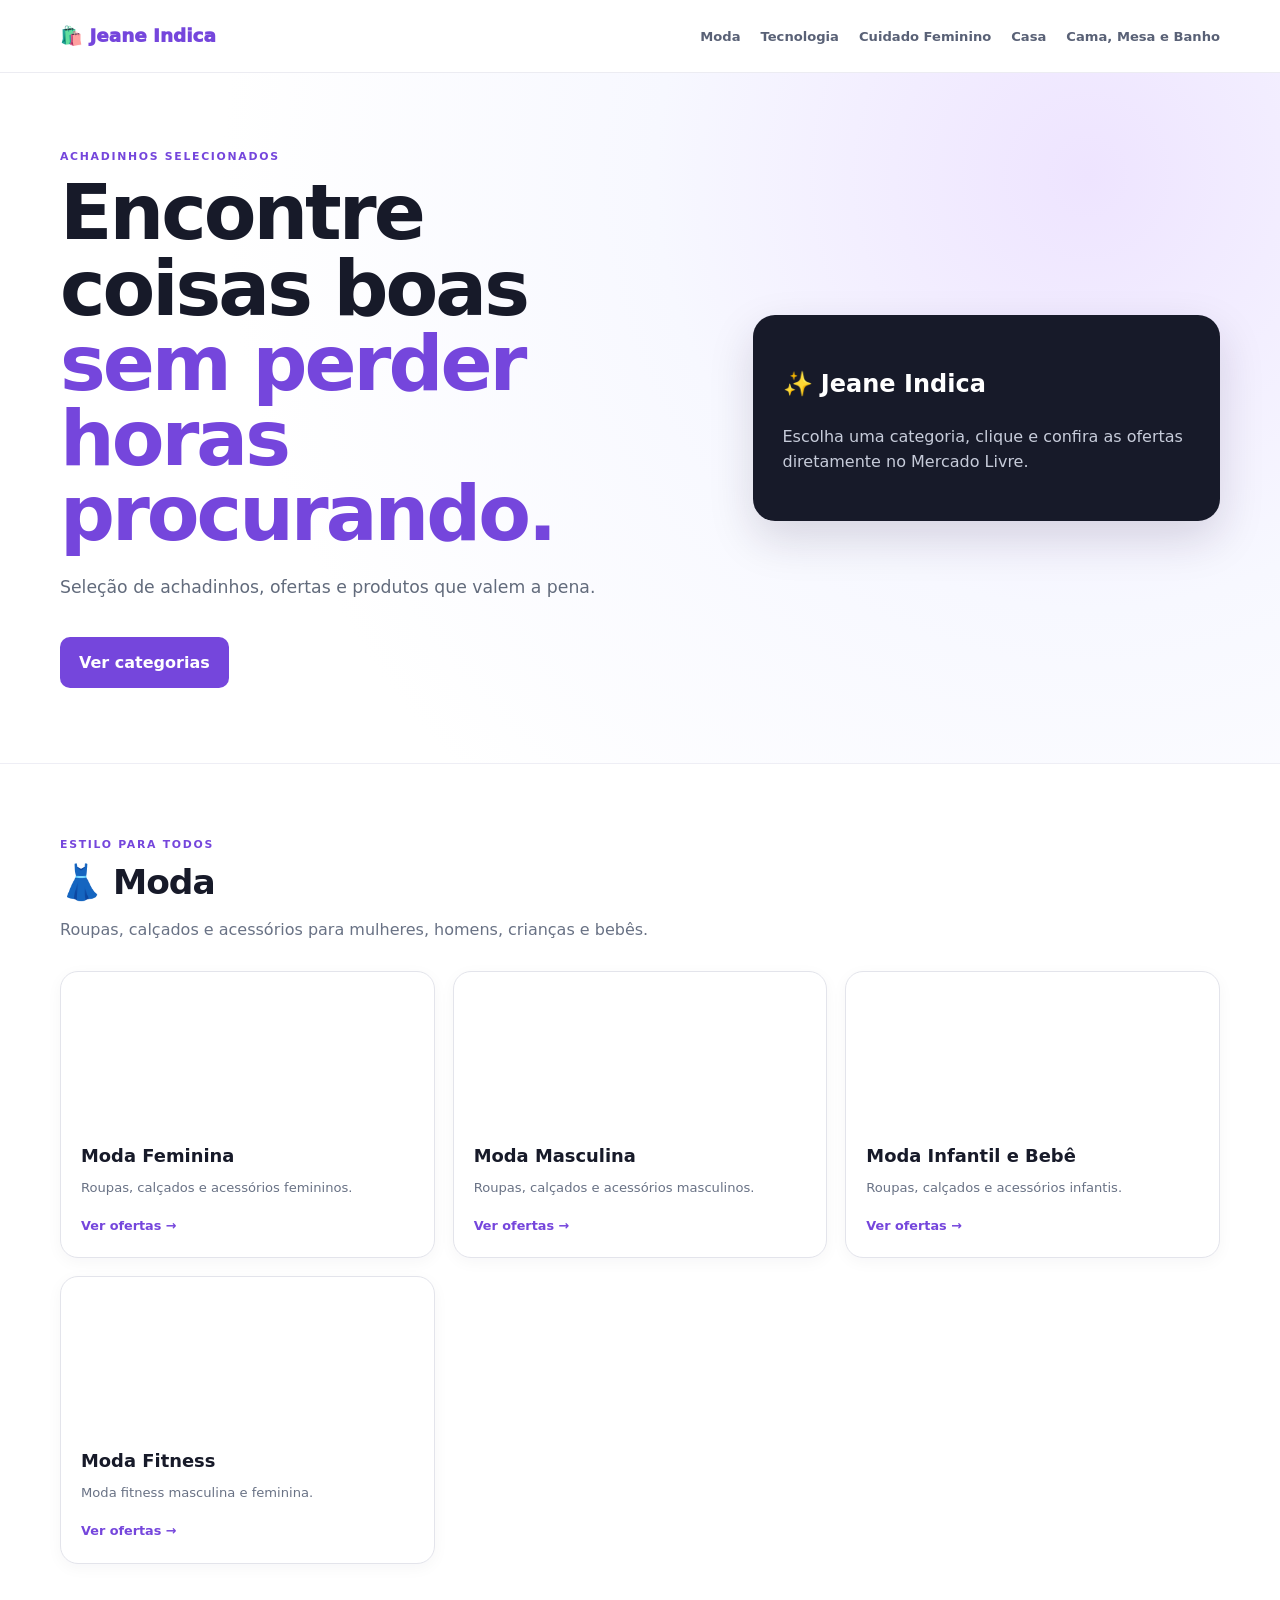
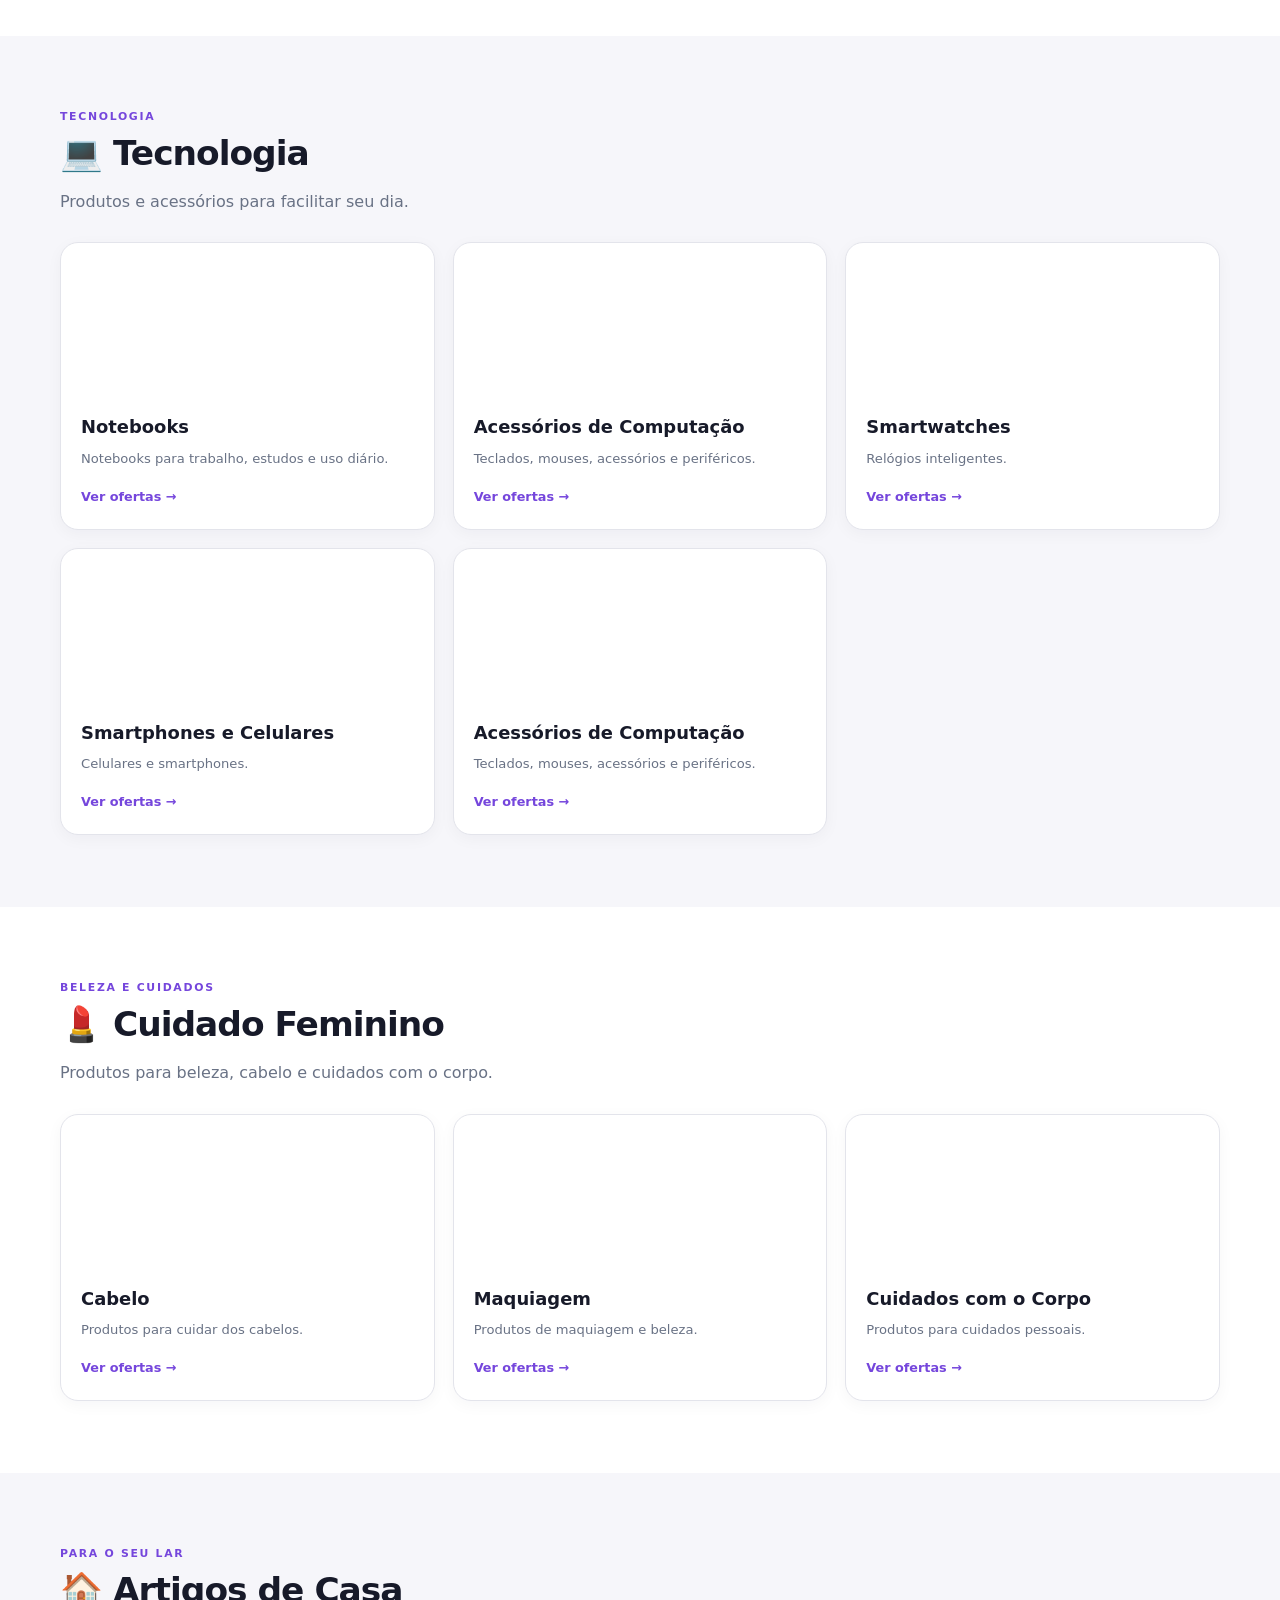
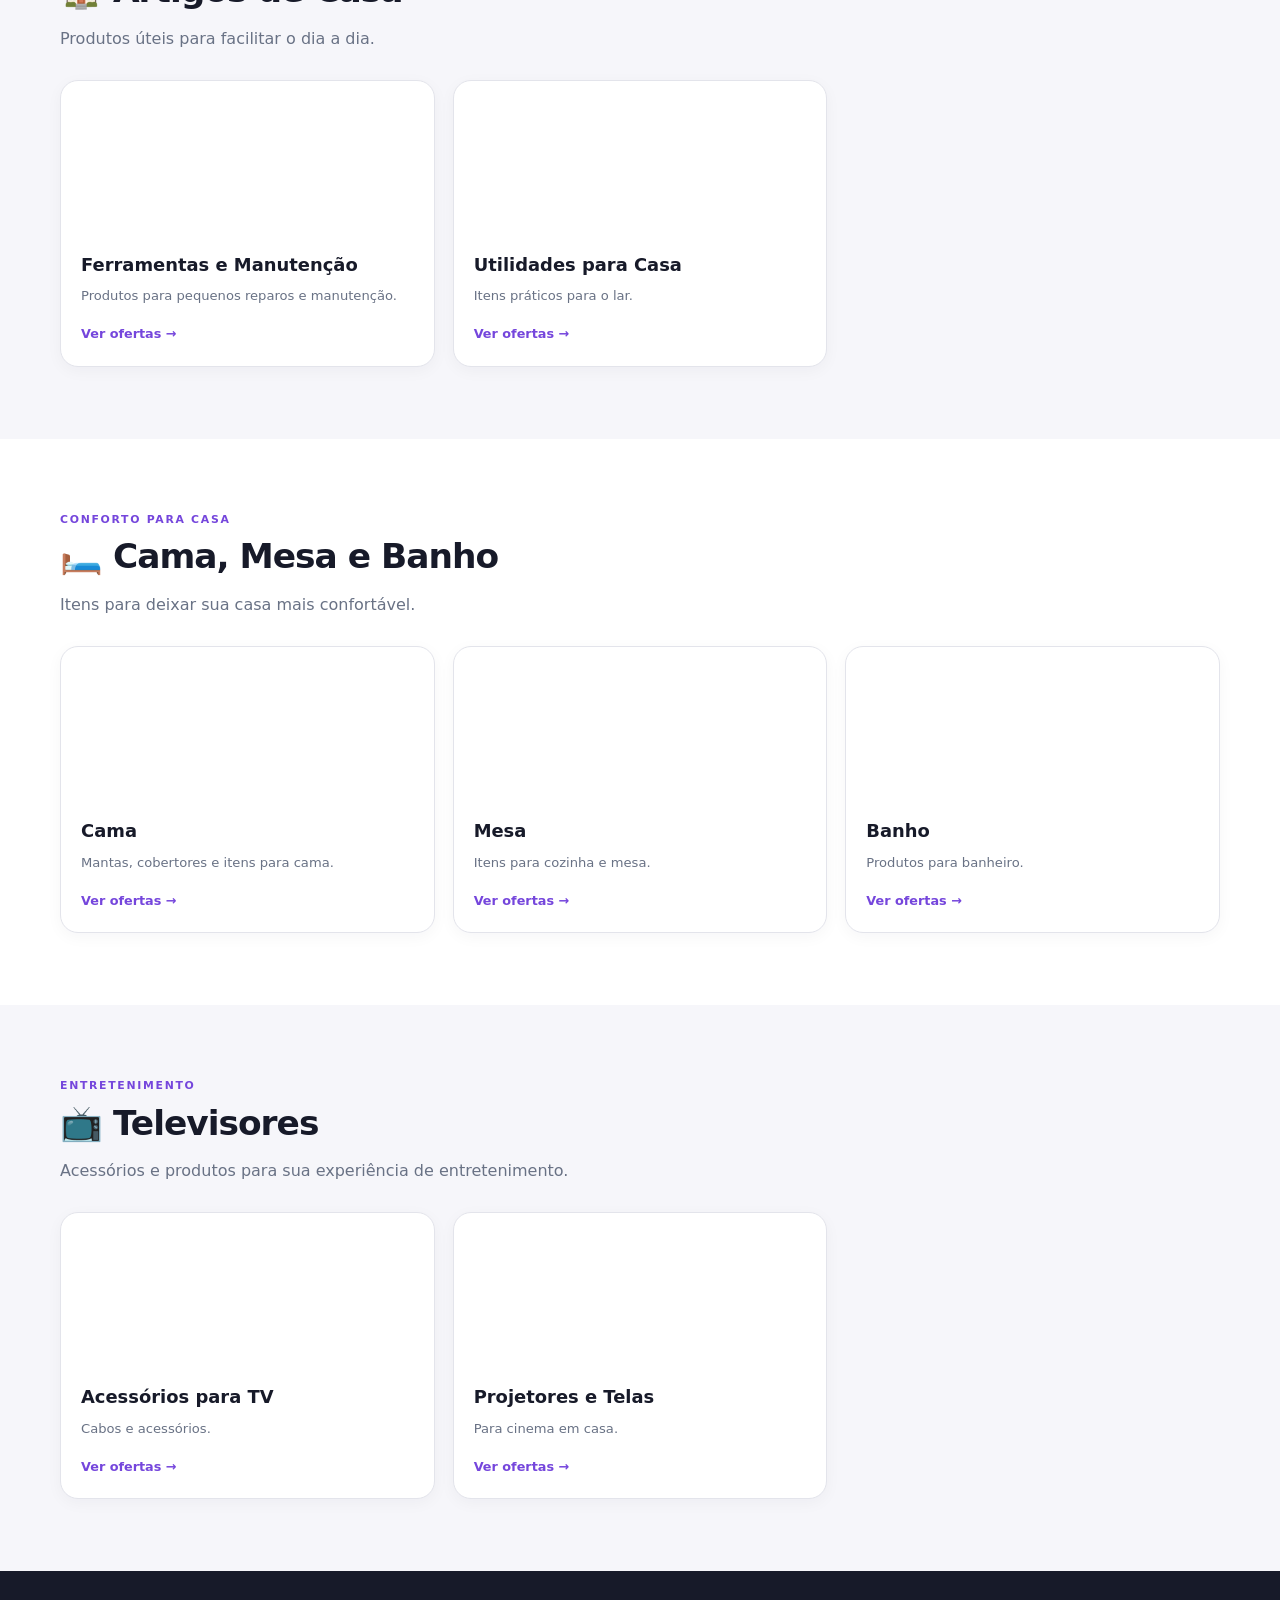
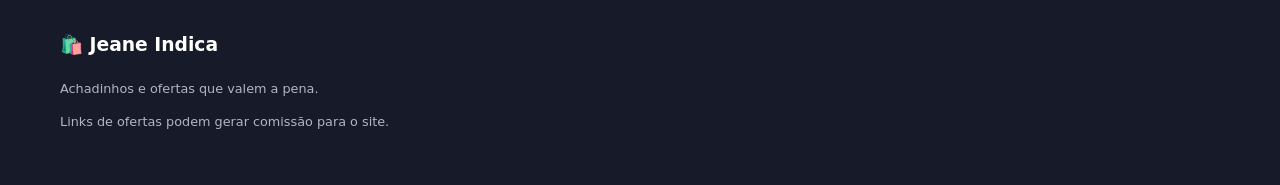
==== index.html @ 555c0d47 "Add beauty and care section to index.html" ====
<!DOCTYPE html><html lang="pt-BR"><head><meta charset="UTF-8"><meta name="viewport" content="width=device-width,initial-scale=1.0"><title>Jeane Indica | Achadinhos e ofertas que valem a pena</title><meta name="description" content="Jeane Indica — achadinhos e ofertas de moda, tecnologia, beleza, casa e muito mais."><link rel="stylesheet" href="style.css"></head><body><header><div class="container header"><div class="logo">🛍️ <span>Jeane Indica</span></div><nav><a href="#moda">Moda</a><a href="#tecnologia">Tecnologia</a><a href="#cuidado">Cuidado Feminino</a><a href="#casa">Casa</a><a href="#cama">Cama, Mesa e Banho</a></nav></div></header><section class="hero"><div class="container hero-content"><div><p class="eyebrow">ACHADINHOS SELECIONADOS</p><h1>Encontre coisas boas <em>sem perder horas procurando.</em></h1><p class="lead">Seleção de achadinhos, ofertas e produtos que valem a pena.</p><a href="#categorias" class="btn">Ver categorias</a></div><div class="hero-card"><h2>✨ Jeane Indica</h2><p>Escolha uma categoria, clique e confira as ofertas diretamente no Mercado Livre.</p></div></div></section><main id="categorias">

<section class="section" id="moda"><div class="container"><div class="section-title"><p class="eyebrow">ESTILO PARA TODOS</p><h2>👗 Moda</h2><p>Roupas, calçados e acessórios para mulheres, homens, crianças e bebês.</p></div><div class="cards"><a class="card" href="https://meli.la/1t6yu6x" target="_blank" rel="nofollow sponsored"><div class="card-image moda-feminina"></div><div class="card-content"><h3>Moda Feminina</h3><p>Roupas, calçados e acessórios femininos.</p><span>Ver ofertas →</span></div></a><a class="card" href="#" target="_blank" rel="nofollow sponsored"><div class="card-image moda-masculina"></div><div class="card-content"><h3>Moda Masculina</h3><p>Roupas, calçados e acessórios masculinos.</p><span>Ver ofertas →</span></div></a><a class="card" href="https://meli.la/197Psow" target="_blank" rel="nofollow sponsored"><div class="card-image moda-infantil"></div><div class="card-content"><h3>Moda Infantil e Bebê</h3><p>Roupas, calçados e acessórios infantis.</p><span>Ver ofertas →</span></div></a><a class="card" href="https://meli.la/2atr9E5" target="_blank" rel="nofollow sponsored"><div class="card-image fitness"></div><div class="card-content"><h3>Moda Fitness</h3><p>Moda fitness masculina e feminina.</p><span>Ver ofertas →</span></div></a></div></div></section>

<section class="section alt" id="tecnologia"><div class="container"><div class="section-title"><p class="eyebrow">TECNOLOGIA</p><h2>💻 Tecnologia</h2><p>Produtos e acessórios para facilitar seu dia.</p></div><div class="cards">

  
<a class="card" href="https://meli.la/26YNUp7" target="_blank" rel="nofollow sponsored">
<div class="card-image notebook"></div>
<div class="card-content">
<h3>Notebooks</h3>
<p>Notebooks para trabalho, estudos e uso diário.</p>
<span>Ver ofertas →</span>
</div></a>

<a class="card" href="https://meli.la/1jJ49ky" target="_blank" rel="nofollow sponsored">
<div class="card-image acessorios-computacao"></div>
<div class="card-content">
<h3>Acessórios de Computação</h3>
<p>Teclados, mouses, acessórios e periféricos.</p>
<span>Ver ofertas →</span>
</div></a>
<a class="card" href="https://meli.la/2gqPPkF" target="_blank" rel="nofollow sponsored"><div class="card-image smartwatch"></div><div class="card-content"><h3>Smartwatches</h3><p>Relógios inteligentes.</p><span>Ver ofertas →</span></div></a>

<a class="card" href="https://meli.la/21gZoLk" target="_blank" rel="nofollow sponsored"><div class="card-image smartphone"></div><div class="card-content"><h3>Smartphones e Celulares</h3><p>Celulares e smartphones.</p><span>Ver ofertas →</span></div></a>

<a class="card" href="https://meli.la/1jJ49ky" target="_blank" rel="nofollow sponsored"><div class="card-image notebook"></div><div class="card-content"><h3>Acessórios de Computação</h3><p>Teclados, mouses, acessórios e periféricos.</p><span>Ver ofertas →</span></div></a>
  

</div></div></section>

<section class="section" id="cuidado"><div class="container"><div class="section-title"><p class="eyebrow">BELEZA E CUIDADOS</p><h2>💄 Cuidado Feminino</h2><p>Produtos para beleza, cabelo e cuidados com o corpo.</p></div><div class="cards"><a class="card" href="https://meli.la/1uKp9z7" target="_blank" rel="nofollow sponsored"><div class="card-image cabelo"></div><div class="card-content"><h3>Cabelo</h3><p>Produtos para cuidar dos cabelos.</p><span>Ver ofertas →</span></div></a><a class="card" href="#" target="_blank" rel="nofollow sponsored"><div class="card-image maquiagem"></div><div class="card-content"><h3>Maquiagem</h3><p>Produtos de maquiagem e beleza.</p><span>Ver ofertas →</span></div></a><a class="card" href="https://meli.la/2Xf3NVF" target="_blank" rel="nofollow sponsored"><div class="card-image corpo"></div><div class="card-content"><h3>Cuidados com o Corpo</h3><p>Produtos para cuidados pessoais.</p><span>Ver ofertas →</span></div></a></div></div></section>

<section class="section alt" id="casa"><div class="container"><div class="section-title"><p class="eyebrow">PARA O SEU LAR</p><h2>🏠 Artigos de Casa</h2><p>Produtos úteis para facilitar o dia a dia.</p></div><div class="cards"><a class="card" href="https://meli.la/24K1tyu" target="_blank" rel="nofollow sponsored"><div class="card-image ferramentas"></div><div class="card-content"><h3>Ferramentas e Manutenção</h3><p>Produtos para pequenos reparos e manutenção.</p><span>Ver ofertas →</span></div></a><a class="card" href="https://meli.la/2voSSbG" target="_blank" rel="nofollow sponsored"><div class="card-image casa-utilidades"></div><div class="card-content"><h3>Utilidades para Casa</h3><p>Itens práticos para o lar.</p><span>Ver ofertas →</span></div></a></div></div></section>

<section class="section" id="cama"><div class="container"><div class="section-title"><p class="eyebrow">CONFORTO PARA CASA</p><h2>🛏️ Cama, Mesa e Banho</h2><p>Itens para deixar sua casa mais confortável.</p></div><div class="cards"><a class="card" href="https://meli.la/1Z1YEkk" target="_blank" rel="nofollow sponsored"><div class="card-image cama"></div><div class="card-content"><h3>Cama</h3><p>Mantas, cobertores e itens para cama.</p><span>Ver ofertas →</span></div></a><a class="card" href="#" target="_blank" rel="nofollow sponsored"><div class="card-image mesa"></div><div class="card-content"><h3>Mesa</h3><p>Itens para cozinha e mesa.</p><span>Ver ofertas →</span></div></a><a class="card" href="#" target="_blank" rel="nofollow sponsored"><div class="card-image banho"></div><div class="card-content"><h3>Banho</h3><p>Produtos para banheiro.</p><span>Ver ofertas →</span></div></a></div></div></section>

<section class="section alt" id="televisores"><div class="container"><div class="section-title"><p class="eyebrow">ENTRETENIMENTO</p><h2>📺 Televisores</h2><p>Acessórios e produtos para sua experiência de entretenimento.</p></div><div class="cards"><a class="card" href="https://meli.la/1TrLa9v" target="_blank" rel="nofollow sponsored"><div class="card-image televisao"></div><div class="card-content"><h3>Acessórios para TV</h3><p>Cabos e acessórios.</p><span>Ver ofertas →</span></div></a><a class="card" href="https://meli.la/2FS92eo" target="_blank" rel="nofollow sponsored"><div class="card-image projetor"></div><div class="card-content"><h3>Projetores e Telas</h3><p>Para cinema em casa.</p><span>Ver ofertas →</span></div></a></div></div></section></main><footer><div class="container"><h3>🛍️ Jeane Indica</h3><p>Achadinhos e ofertas que valem a pena.</p><p>Links de ofertas podem gerar comissão para o site.</p></div></footer></body></html>
---- style.css ----
*{box-sizing:border-box}
html{scroll-behavior:smooth}
body{margin:0;font-family:Inter,system-ui,-apple-system,BlinkMacSystemFont,"Segoe UI",Arial,sans-serif;color:#171a29;line-height:1.6;background:#fff}
a{text-decoration:none;color:inherit}.container{width:min(1160px,92%);margin:auto}
header{background:rgba(255,255,255,.96);border-bottom:1px solid #ececf2;position:sticky;top:0;z-index:20;backdrop-filter:blur(10px)}
.header{min-height:72px;display:flex;align-items:center;justify-content:space-between;gap:20px}.logo{font-size:1.15rem;font-weight:950}.logo span{color:#7546dc}nav{display:flex;gap:20px}nav a{font-size:.82rem;font-weight:750;color:#596176}
.hero{padding:75px 0;background:radial-gradient(circle at 85% 15%,#eee4ff 0,#f7f8ff 35%,#fff 70%);border-bottom:1px solid #eeeef5}.hero-content{display:grid;grid-template-columns:1.15fr .85fr;gap:60px;align-items:center}
.eyebrow{font-size:.68rem;letter-spacing:1.7px;font-weight:900;color:#7546dc;margin:0 0 10px}.hero h1{font-size:clamp(2.7rem,6vw,5rem);line-height:.98;letter-spacing:-3px;margin:0 0 22px}.hero h1 em{font-style:normal;color:#7546dc}.lead{font-size:1.08rem;color:#626b7c;max-width:650px}.btn{display:inline-block;background:#7546dc;color:#fff;padding:13px 19px;border-radius:10px;font-weight:850;margin-top:18px}.hero-card{background:#171a29;color:#fff;padding:30px;border-radius:22px;box-shadow:0 18px 45px rgba(31,23,55,.15)}.hero-card p{color:#c7ccda}
.section{padding:72px 0}.section.alt{background:#f6f6fa}.section-title{margin-bottom:28px}.section-title h2{font-size:2.15rem;line-height:1.1;margin:0 0 8px;letter-spacing:-1px}.section-title p:not(.eyebrow){color:#697285}
.cards{display:grid;grid-template-columns:repeat(3,1fr);gap:18px}.card{background:#fff;border:1px solid #e3e4eb;border-radius:18px;overflow:hidden;transition:.2s;box-shadow:0 4px 16px rgba(25,25,45,.04)}.card:hover{transform:translateY(-4px);box-shadow:0 12px 30px rgba(68,39,120,.12)}.card-image{height:150px;background-size:cover;background-position:center}.card-content{padding:20px}.card-content h3{margin:0 0 6px;font-size:1.12rem}.card-content p{margin:0 0 14px;font-size:.82rem;color:#697285}.card-content span{font-size:.8rem;font-weight:900;color:#7546dc}
/* IMAGENS CORRIGIDAS */
.moda-feminina{background-image:url("https://images.unsplash.com/photo-1483985988355-763728e1935b?auto=format&fit=crop&w=900&q=80")}.moda-masculina{background-image:url("https://images.unsplash.com/photo-1516826957135-700dedea698c?auto=format&fit=crop&w=900&q=80")}.moda-infantil{background-image:url("https://images.unsplash.com/photo-1519689680058-324335c77eba?auto=format&fit=crop&w=900&q=80")}.fitness{background-image:url("https://images.unsplash.com/photo-1517836357463-d25dfeac3438?auto=format&fit=crop&w=900&q=80")}
.notebook{background-image:url("https://images.unsplash.com/photo-1496181133206-80ce9b88a853?auto=format&fit=crop&w=900&q=80")}
.acessorios-computacao{background-image:url("https://images.unsplash.com/photo-1527864550417-7fd91fc51a2d?auto=format&fit=crop&w=900&q=80")}
.smartwatch{background-image:url("https://images.unsplash.com/photo-1523275335684-37898b6baf30?auto=format&fit=crop&w=900&q=80")}.smartphone{background-image:url("https://images.unsplash.com/photo-1511707171634-5f897ff02aa9?auto=format&fit=crop&w=900&q=80")}
.cabelo{background-image:url("https://images.unsplash.com/photo-1522337360788-8b13dee7a37e?auto=format&fit=crop&w=900&q=80")}.maquiagem{background-image:url("https://images.unsplash.com/photo-1596462502278-27bfdc403348?auto=format&fit=crop&w=900&q=80")}.corpo{background-image:url("https://images.unsplash.com/photo-1570172619644-dfd03ed5d881?auto=format&fit=crop&w=900&q=80")}
.ferramentas{background-image:url("https://images.unsplash.com/photo-1530124566582-a618bc2615dc?auto=format&fit=crop&w=900&q=80")}.casa-utilidades{background-image:url("https://images.unsplash.com/photo-1556912167-f556f1f39fdf?auto=format&fit=crop&w=900&q=80")}.cama{background-image:url("https://images.unsplash.com/photo-1618220179428-22790b461013?auto=format&fit=crop&w=900&q=80")}.mesa{background-image:url("https://images.unsplash.com/photo-1600489000022-c2086d79f9d4?auto=format&fit=crop&w=900&q=80")}.banho{background-image:url("https://images.unsplash.com/photo-1584622650111-993a426fbf0a?auto=format&fit=crop&w=900&q=80")}.televisao,.projetor{background-image:url("https://images.unsplash.com/photo-1593784991095-a205069470b6?auto=format&fit=crop&w=900&q=80")}
footer{background:#171a29;color:#fff;padding:40px 0}footer p{color:#aeb6c7;font-size:.8rem}
@media(max-width:900px){nav{display:none}.hero-content{grid-template-columns:1fr}.cards{grid-template-columns:1fr 1fr}}@media(max-width:600px){.hero{padding:55px 0}.hero h1{letter-spacing:-2px}.cards{grid-template-columns:1fr}.section{padding:55px 0}}
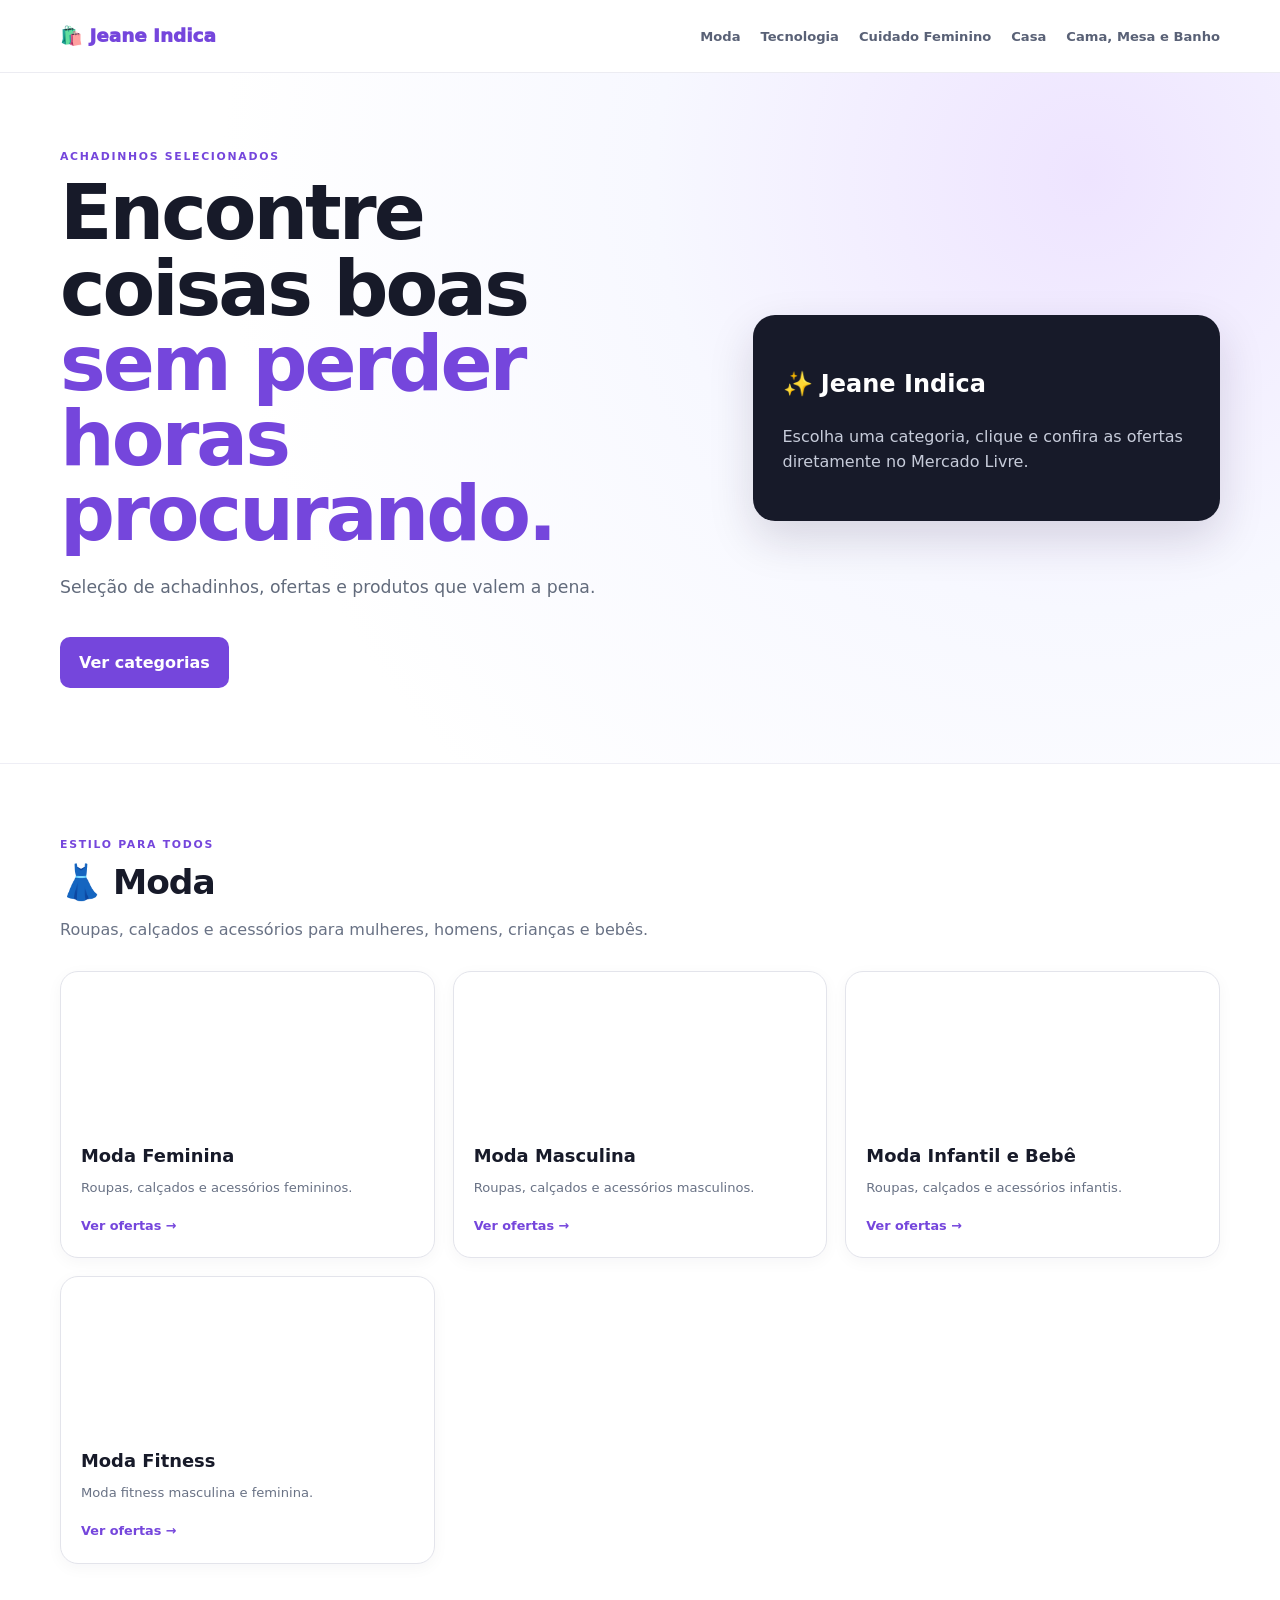
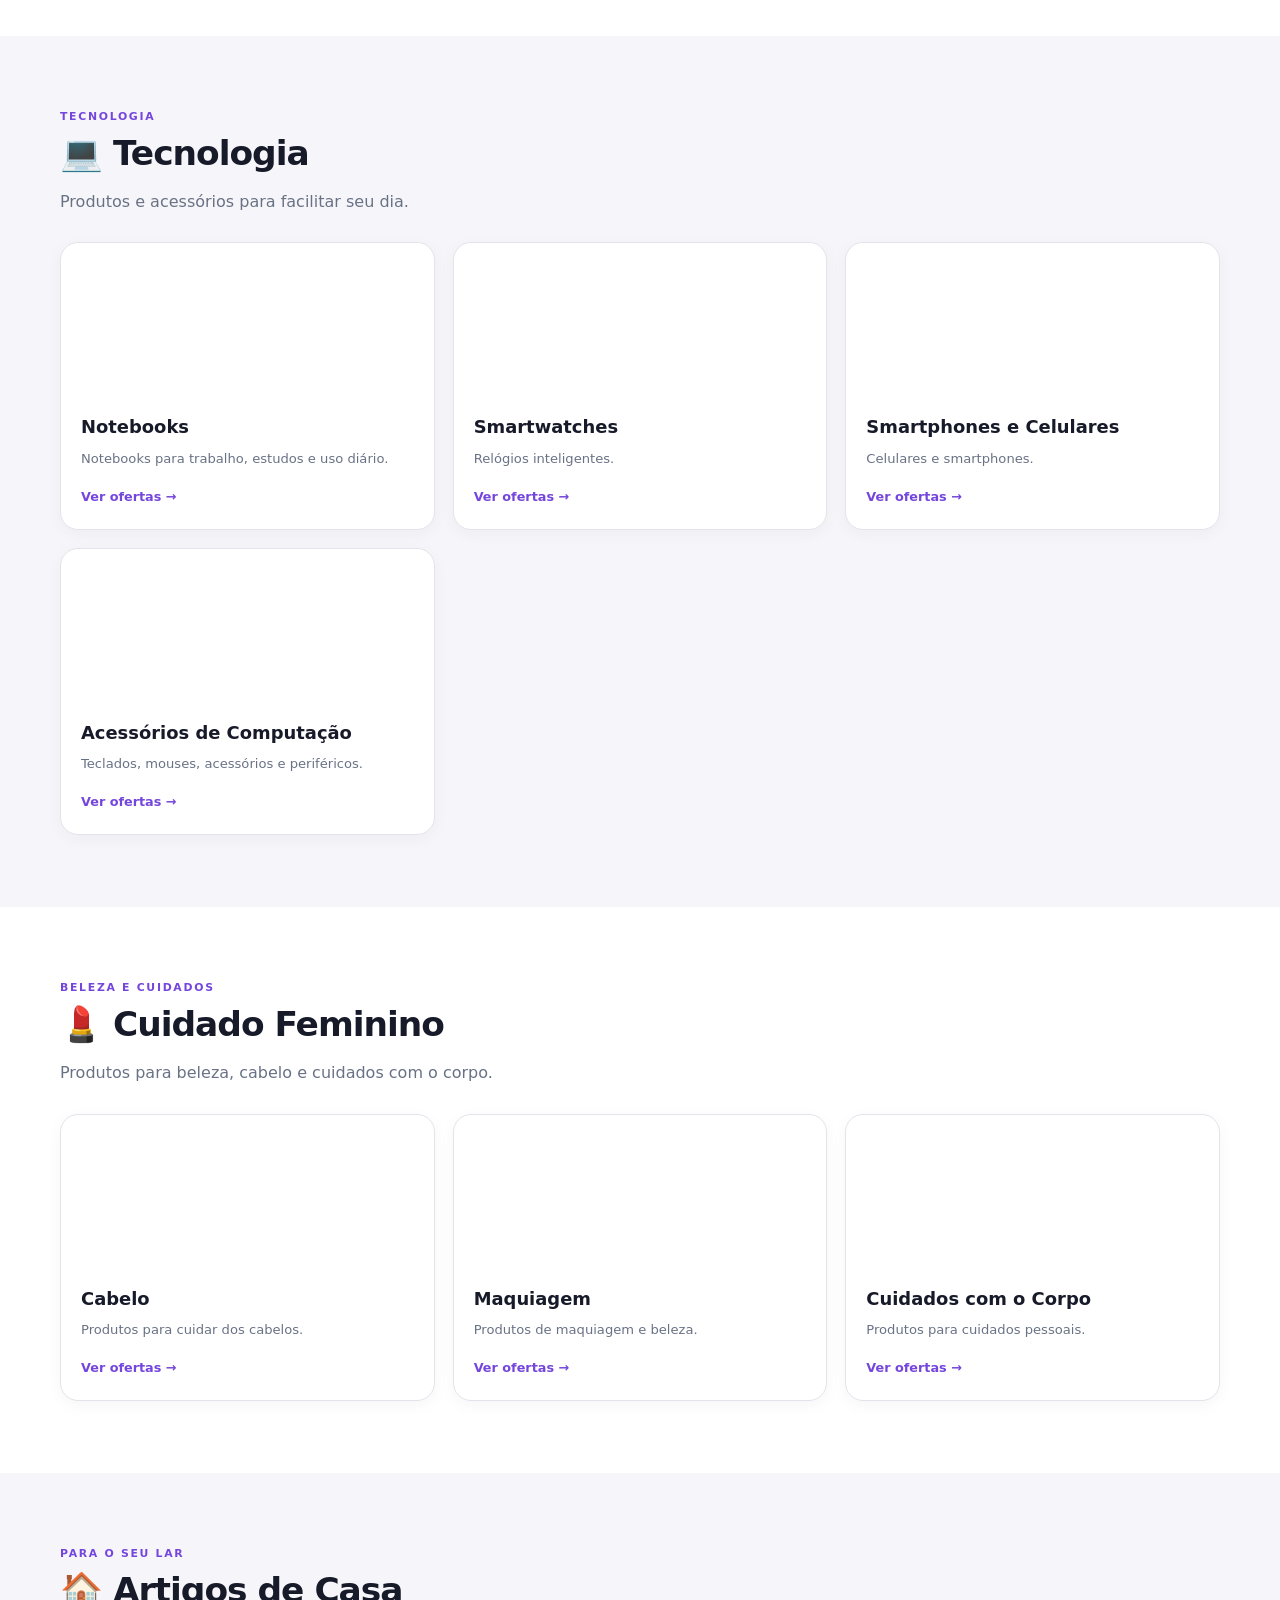
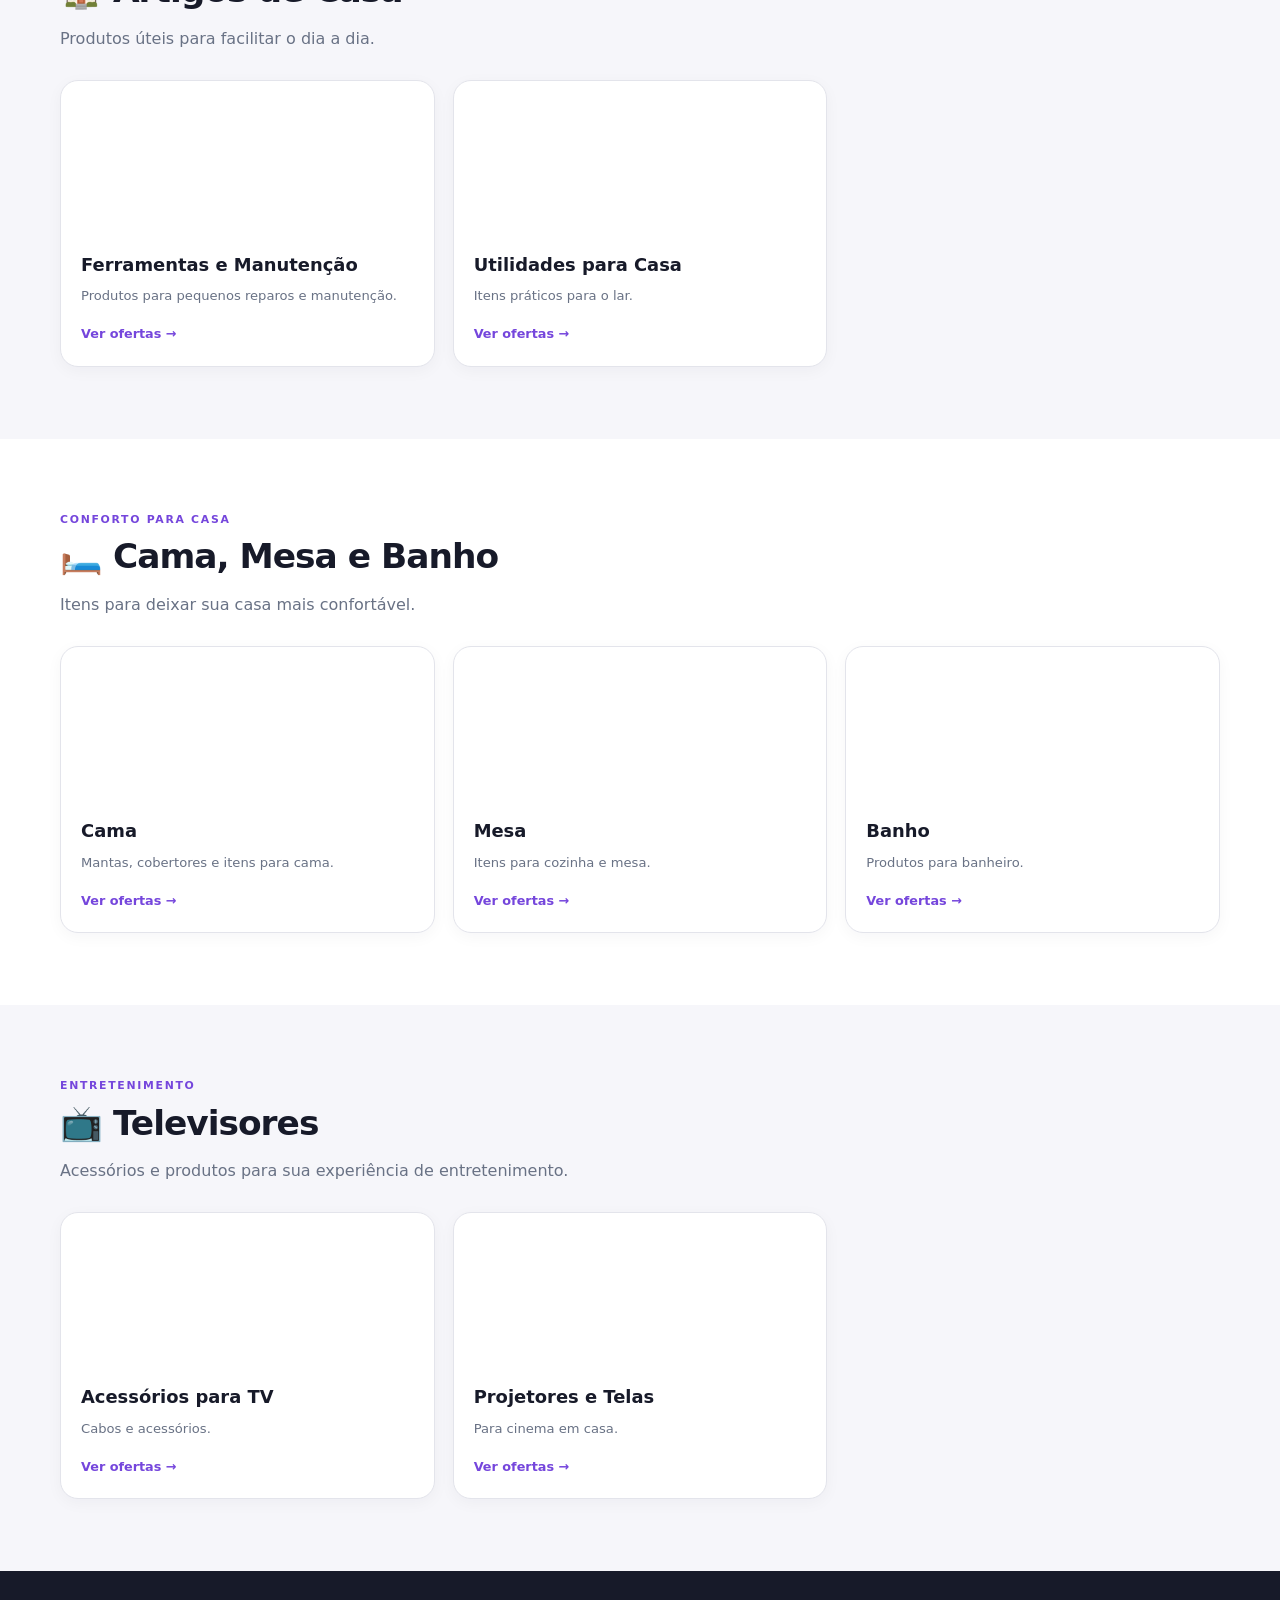
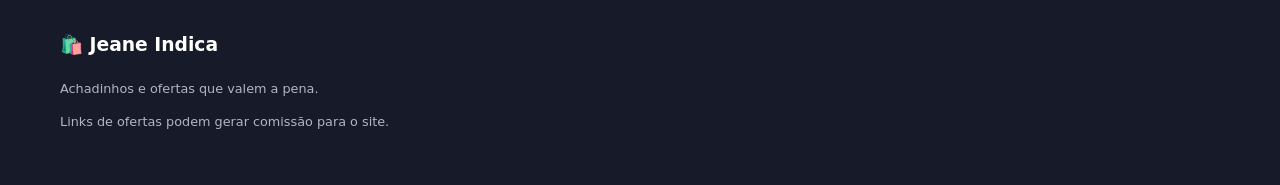
==== commit 96d90265: "Add Televisores section with product links Added a new section for Televisores in the HTML file, inc" ====
--- a/index.html
+++ b/index.html
@@ -1,38 +1,7 @@
 <!DOCTYPE html><html lang="pt-BR"><head><meta charset="UTF-8"><meta name="viewport" content="width=device-width,initial-scale=1.0"><title>Jeane Indica | Achadinhos e ofertas que valem a pena</title><meta name="description" content="Jeane Indica — achadinhos e ofertas de moda, tecnologia, beleza, casa e muito mais."><link rel="stylesheet" href="style.css"></head><body><header><div class="container header"><div class="logo">🛍️ <span>Jeane Indica</span></div><nav><a href="#moda">Moda</a><a href="#tecnologia">Tecnologia</a><a href="#cuidado">Cuidado Feminino</a><a href="#casa">Casa</a><a href="#cama">Cama, Mesa e Banho</a></nav></div></header><section class="hero"><div class="container hero-content"><div><p class="eyebrow">ACHADINHOS SELECIONADOS</p><h1>Encontre coisas boas <em>sem perder horas procurando.</em></h1><p class="lead">Seleção de achadinhos, ofertas e produtos que valem a pena.</p><a href="#categorias" class="btn">Ver categorias</a></div><div class="hero-card"><h2>✨ Jeane Indica</h2><p>Escolha uma categoria, clique e confira as ofertas diretamente no Mercado Livre.</p></div></div></section><main id="categorias">
-
 <section class="section" id="moda"><div class="container"><div class="section-title"><p class="eyebrow">ESTILO PARA TODOS</p><h2>👗 Moda</h2><p>Roupas, calçados e acessórios para mulheres, homens, crianças e bebês.</p></div><div class="cards"><a class="card" href="https://meli.la/1t6yu6x" target="_blank" rel="nofollow sponsored"><div class="card-image moda-feminina"></div><div class="card-content"><h3>Moda Feminina</h3><p>Roupas, calçados e acessórios femininos.</p><span>Ver ofertas →</span></div></a><a class="card" href="#" target="_blank" rel="nofollow sponsored"><div class="card-image moda-masculina"></div><div class="card-content"><h3>Moda Masculina</h3><p>Roupas, calçados e acessórios masculinos.</p><span>Ver ofertas →</span></div></a><a class="card" href="https://meli.la/197Psow" target="_blank" rel="nofollow sponsored"><div class="card-image moda-infantil"></div><div class="card-content"><h3>Moda Infantil e Bebê</h3><p>Roupas, calçados e acessórios infantis.</p><span>Ver ofertas →</span></div></a><a class="card" href="https://meli.la/2atr9E5" target="_blank" rel="nofollow sponsored"><div class="card-image fitness"></div><div class="card-content"><h3>Moda Fitness</h3><p>Moda fitness masculina e feminina.</p><span>Ver ofertas →</span></div></a></div></div></section>
-
-<section class="section alt" id="tecnologia"><div class="container"><div class="section-title"><p class="eyebrow">TECNOLOGIA</p><h2>💻 Tecnologia</h2><p>Produtos e acessórios para facilitar seu dia.</p></div><div class="cards">
-
-  
-<a class="card" href="https://meli.la/26YNUp7" target="_blank" rel="nofollow sponsored">
-<div class="card-image notebook"></div>
-<div class="card-content">
-<h3>Notebooks</h3>
-<p>Notebooks para trabalho, estudos e uso diário.</p>
-<span>Ver ofertas →</span>
-</div></a>
-
-<a class="card" href="https://meli.la/1jJ49ky" target="_blank" rel="nofollow sponsored">
-<div class="card-image acessorios-computacao"></div>
-<div class="card-content">
-<h3>Acessórios de Computação</h3>
-<p>Teclados, mouses, acessórios e periféricos.</p>
-<span>Ver ofertas →</span>
-</div></a>
-<a class="card" href="https://meli.la/2gqPPkF" target="_blank" rel="nofollow sponsored"><div class="card-image smartwatch"></div><div class="card-content"><h3>Smartwatches</h3><p>Relógios inteligentes.</p><span>Ver ofertas →</span></div></a>
-
-<a class="card" href="https://meli.la/21gZoLk" target="_blank" rel="nofollow sponsored"><div class="card-image smartphone"></div><div class="card-content"><h3>Smartphones e Celulares</h3><p>Celulares e smartphones.</p><span>Ver ofertas →</span></div></a>
-
-<a class="card" href="https://meli.la/1jJ49ky" target="_blank" rel="nofollow sponsored"><div class="card-image notebook"></div><div class="card-content"><h3>Acessórios de Computação</h3><p>Teclados, mouses, acessórios e periféricos.</p><span>Ver ofertas →</span></div></a>
-  
-
-</div></div></section>
-
+<section class="section alt" id="tecnologia"><div class="container"><div class="section-title"><p class="eyebrow">TECNOLOGIA</p><h2>💻 Tecnologia</h2><p>Produtos e acessórios para facilitar seu dia.</p></div><div class="cards"><a class="card" href="https://meli.la/26YNUp7" target="_blank" rel="nofollow sponsored"><div class="card-image notebook"></div><div class="card-content"><h3>Notebooks</h3><p>Notebooks para trabalho, estudos e uso diário.</p><span>Ver ofertas →</span></div></a><a class="card" href="https://meli.la/2gqPPkF" target="_blank" rel="nofollow sponsored"><div class="card-image smartwatch"></div><div class="card-content"><h3>Smartwatches</h3><p>Relógios inteligentes.</p><span>Ver ofertas →</span></div></a><a class="card" href="https://meli.la/21gZoLk" target="_blank" rel="nofollow sponsored"><div class="card-image smartphone"></div><div class="card-content"><h3>Smartphones e Celulares</h3><p>Celulares e smartphones.</p><span>Ver ofertas →</span></div></a><a class="card" href="https://meli.la/1jJ49ky" target="_blank" rel="nofollow sponsored"><div class="card-image acessorios-computacao"></div><div class="card-content"><h3>Acessórios de Computação</h3><p>Teclados, mouses, acessórios e periféricos.</p><span>Ver ofertas →</span></div></a></div></div></section>
 <section class="section" id="cuidado"><div class="container"><div class="section-title"><p class="eyebrow">BELEZA E CUIDADOS</p><h2>💄 Cuidado Feminino</h2><p>Produtos para beleza, cabelo e cuidados com o corpo.</p></div><div class="cards"><a class="card" href="https://meli.la/1uKp9z7" target="_blank" rel="nofollow sponsored"><div class="card-image cabelo"></div><div class="card-content"><h3>Cabelo</h3><p>Produtos para cuidar dos cabelos.</p><span>Ver ofertas →</span></div></a><a class="card" href="#" target="_blank" rel="nofollow sponsored"><div class="card-image maquiagem"></div><div class="card-content"><h3>Maquiagem</h3><p>Produtos de maquiagem e beleza.</p><span>Ver ofertas →</span></div></a><a class="card" href="https://meli.la/2Xf3NVF" target="_blank" rel="nofollow sponsored"><div class="card-image corpo"></div><div class="card-content"><h3>Cuidados com o Corpo</h3><p>Produtos para cuidados pessoais.</p><span>Ver ofertas →</span></div></a></div></div></section>
-
 <section class="section alt" id="casa"><div class="container"><div class="section-title"><p class="eyebrow">PARA O SEU LAR</p><h2>🏠 Artigos de Casa</h2><p>Produtos úteis para facilitar o dia a dia.</p></div><div class="cards"><a class="card" href="https://meli.la/24K1tyu" target="_blank" rel="nofollow sponsored"><div class="card-image ferramentas"></div><div class="card-content"><h3>Ferramentas e Manutenção</h3><p>Produtos para pequenos reparos e manutenção.</p><span>Ver ofertas →</span></div></a><a class="card" href="https://meli.la/2voSSbG" target="_blank" rel="nofollow sponsored"><div class="card-image casa-utilidades"></div><div class="card-content"><h3>Utilidades para Casa</h3><p>Itens práticos para o lar.</p><span>Ver ofertas →</span></div></a></div></div></section>
-
 <section class="section" id="cama"><div class="container"><div class="section-title"><p class="eyebrow">CONFORTO PARA CASA</p><h2>🛏️ Cama, Mesa e Banho</h2><p>Itens para deixar sua casa mais confortável.</p></div><div class="cards"><a class="card" href="https://meli.la/1Z1YEkk" target="_blank" rel="nofollow sponsored"><div class="card-image cama"></div><div class="card-content"><h3>Cama</h3><p>Mantas, cobertores e itens para cama.</p><span>Ver ofertas →</span></div></a><a class="card" href="#" target="_blank" rel="nofollow sponsored"><div class="card-image mesa"></div><div class="card-content"><h3>Mesa</h3><p>Itens para cozinha e mesa.</p><span>Ver ofertas →</span></div></a><a class="card" href="#" target="_blank" rel="nofollow sponsored"><div class="card-image banho"></div><div class="card-content"><h3>Banho</h3><p>Produtos para banheiro.</p><span>Ver ofertas →</span></div></a></div></div></section>
-
 <section class="section alt" id="televisores"><div class="container"><div class="section-title"><p class="eyebrow">ENTRETENIMENTO</p><h2>📺 Televisores</h2><p>Acessórios e produtos para sua experiência de entretenimento.</p></div><div class="cards"><a class="card" href="https://meli.la/1TrLa9v" target="_blank" rel="nofollow sponsored"><div class="card-image televisao"></div><div class="card-content"><h3>Acessórios para TV</h3><p>Cabos e acessórios.</p><span>Ver ofertas →</span></div></a><a class="card" href="https://meli.la/2FS92eo" target="_blank" rel="nofollow sponsored"><div class="card-image projetor"></div><div class="card-content"><h3>Projetores e Telas</h3><p>Para cinema em casa.</p><span>Ver ofertas →</span></div></a></div></div></section></main><footer><div class="container"><h3>🛍️ Jeane Indica</h3><p>Achadinhos e ofertas que valem a pena.</p><p>Links de ofertas podem gerar comissão para o site.</p></div></footer></body></html>
--- a/style.css
+++ b/style.css
@@ -11,7 +11,9 @@
 /* IMAGENS CORRIGIDAS */
 .moda-feminina{background-image:url("https://images.unsplash.com/photo-1483985988355-763728e1935b?auto=format&fit=crop&w=900&q=80")}.moda-masculina{background-image:url("https://images.unsplash.com/photo-1516826957135-700dedea698c?auto=format&fit=crop&w=900&q=80")}.moda-infantil{background-image:url("https://images.unsplash.com/photo-1519689680058-324335c77eba?auto=format&fit=crop&w=900&q=80")}.fitness{background-image:url("https://images.unsplash.com/photo-1517836357463-d25dfeac3438?auto=format&fit=crop&w=900&q=80")}
 .notebook{background-image:url("https://images.unsplash.com/photo-1496181133206-80ce9b88a853?auto=format&fit=crop&w=900&q=80")}
-.acessorios-computacao{background-image:url("https://images.unsplash.com/photo-1527864550417-7fd91fc51a2d?auto=format&fit=crop&w=900&q=80")}
+.acessorios-computacao{
+background-image:url("images/acessorios-computacao.jpg")
+}
 .smartwatch{background-image:url("https://images.unsplash.com/photo-1523275335684-37898b6baf30?auto=format&fit=crop&w=900&q=80")}.smartphone{background-image:url("https://images.unsplash.com/photo-1511707171634-5f897ff02aa9?auto=format&fit=crop&w=900&q=80")}
 .cabelo{background-image:url("https://images.unsplash.com/photo-1522337360788-8b13dee7a37e?auto=format&fit=crop&w=900&q=80")}.maquiagem{background-image:url("https://images.unsplash.com/photo-1596462502278-27bfdc403348?auto=format&fit=crop&w=900&q=80")}.corpo{background-image:url("https://images.unsplash.com/photo-1570172619644-dfd03ed5d881?auto=format&fit=crop&w=900&q=80")}
 .ferramentas{background-image:url("https://images.unsplash.com/photo-1530124566582-a618bc2615dc?auto=format&fit=crop&w=900&q=80")}.casa-utilidades{background-image:url("https://images.unsplash.com/photo-1556912167-f556f1f39fdf?auto=format&fit=crop&w=900&q=80")}.cama{background-image:url("https://images.unsplash.com/photo-1618220179428-22790b461013?auto=format&fit=crop&w=900&q=80")}.mesa{background-image:url("https://images.unsplash.com/photo-1600489000022-c2086d79f9d4?auto=format&fit=crop&w=900&q=80")}.banho{background-image:url("https://images.unsplash.com/photo-1584622650111-993a426fbf0a?auto=format&fit=crop&w=900&q=80")}.televisao,.projetor{background-image:url("https://images.unsplash.com/photo-1593784991095-a205069470b6?auto=format&fit=crop&w=900&q=80")}
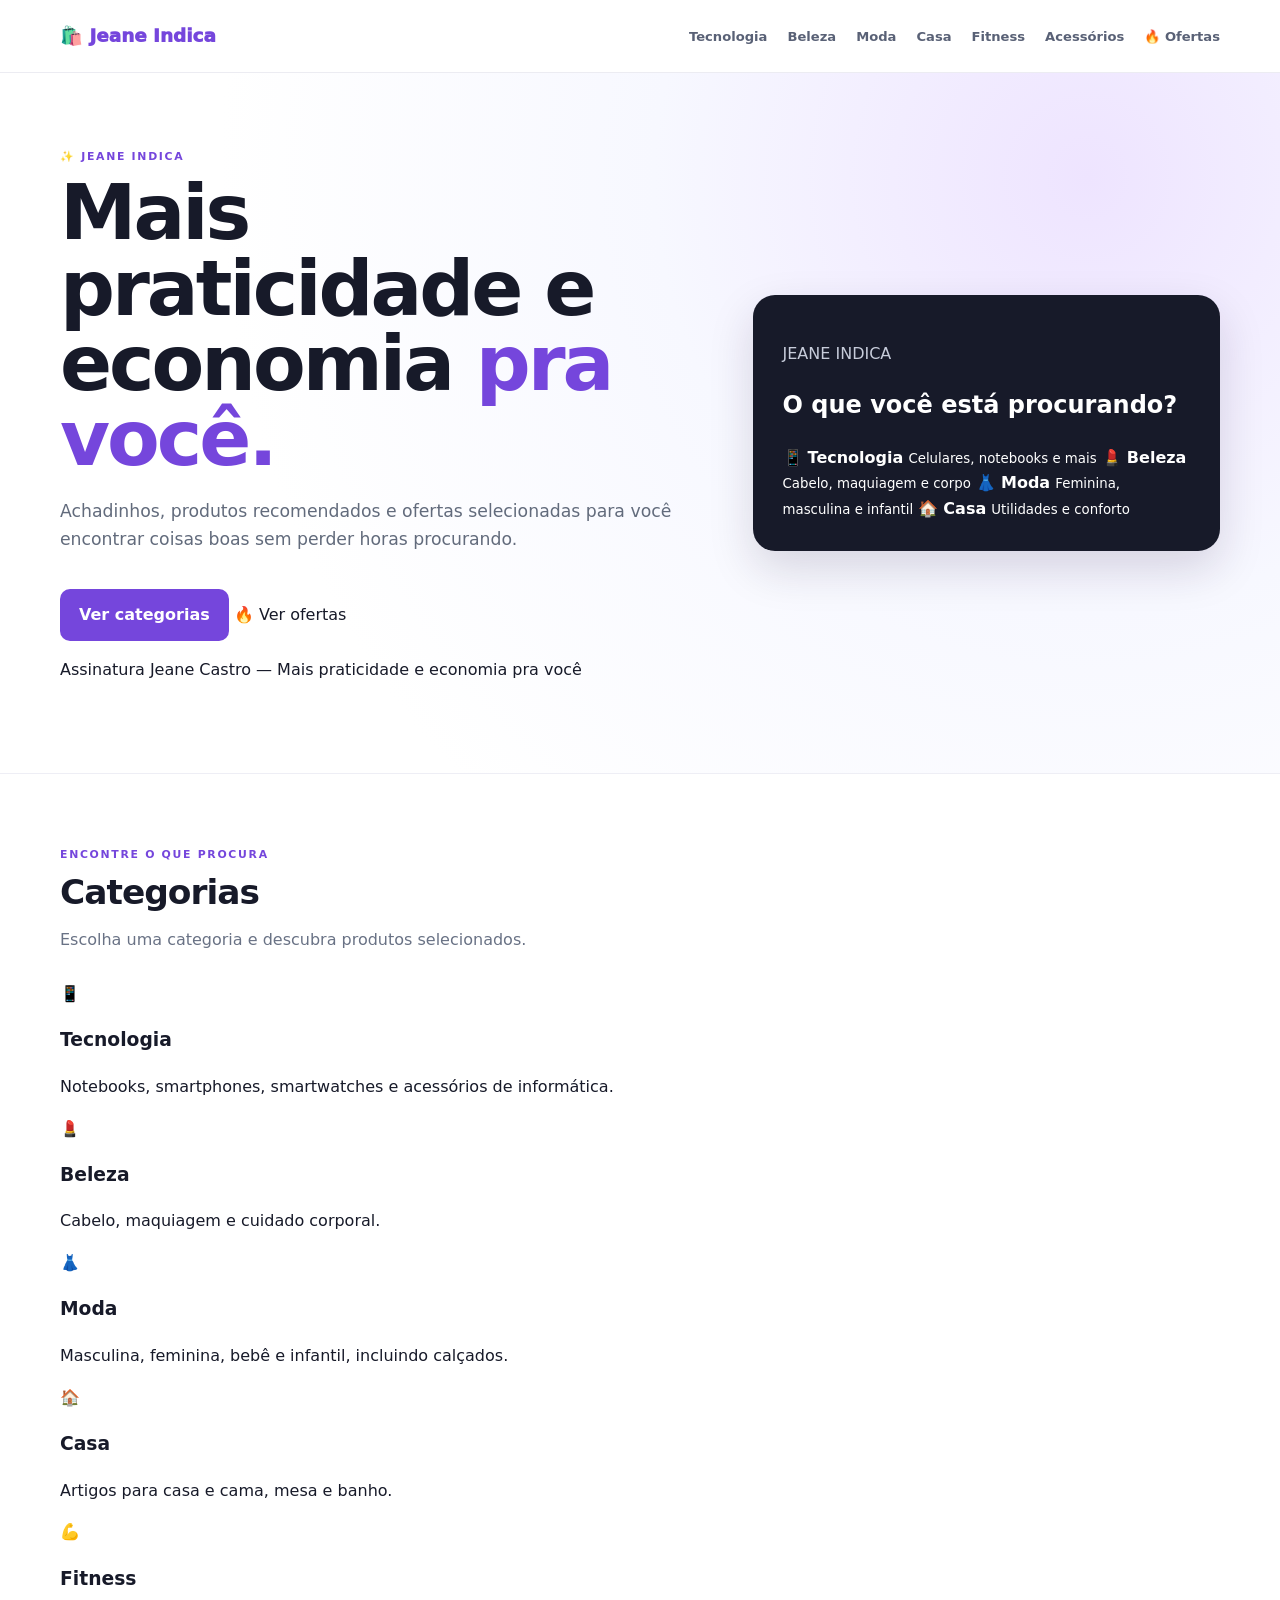
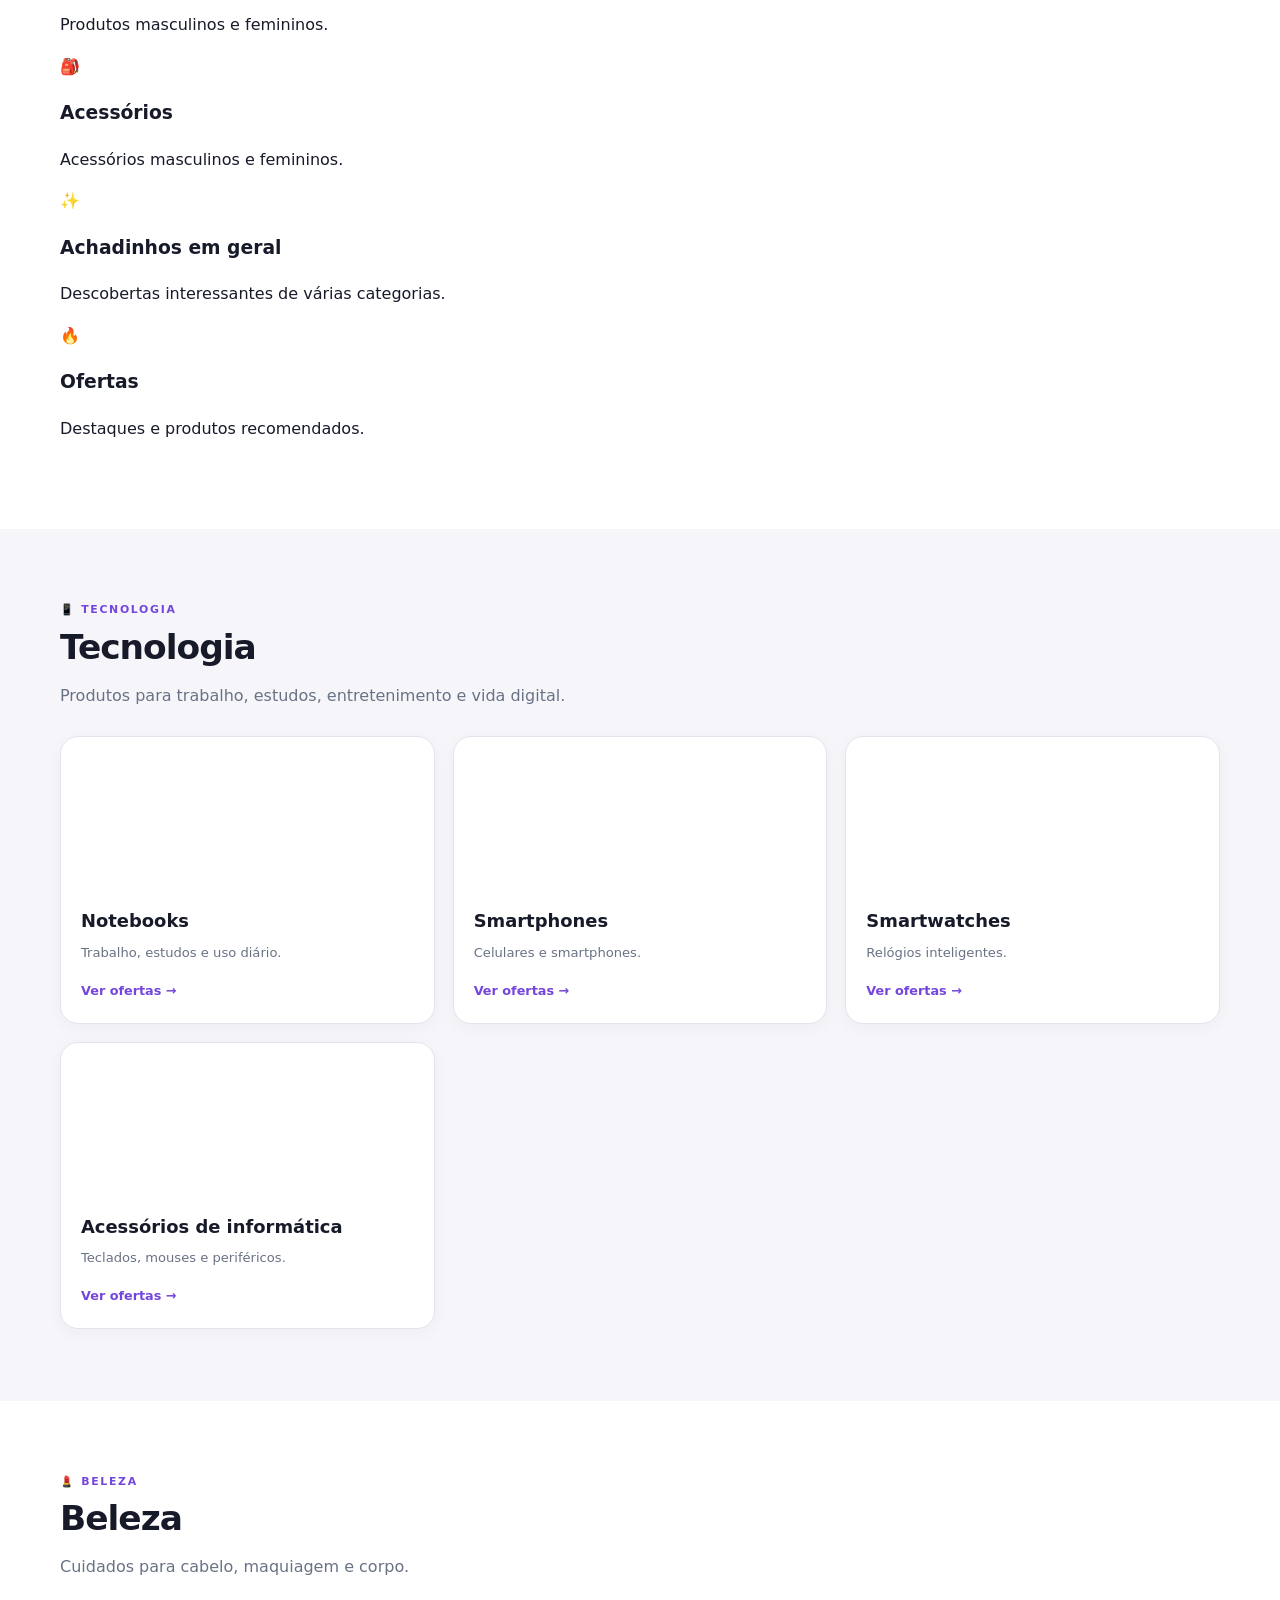
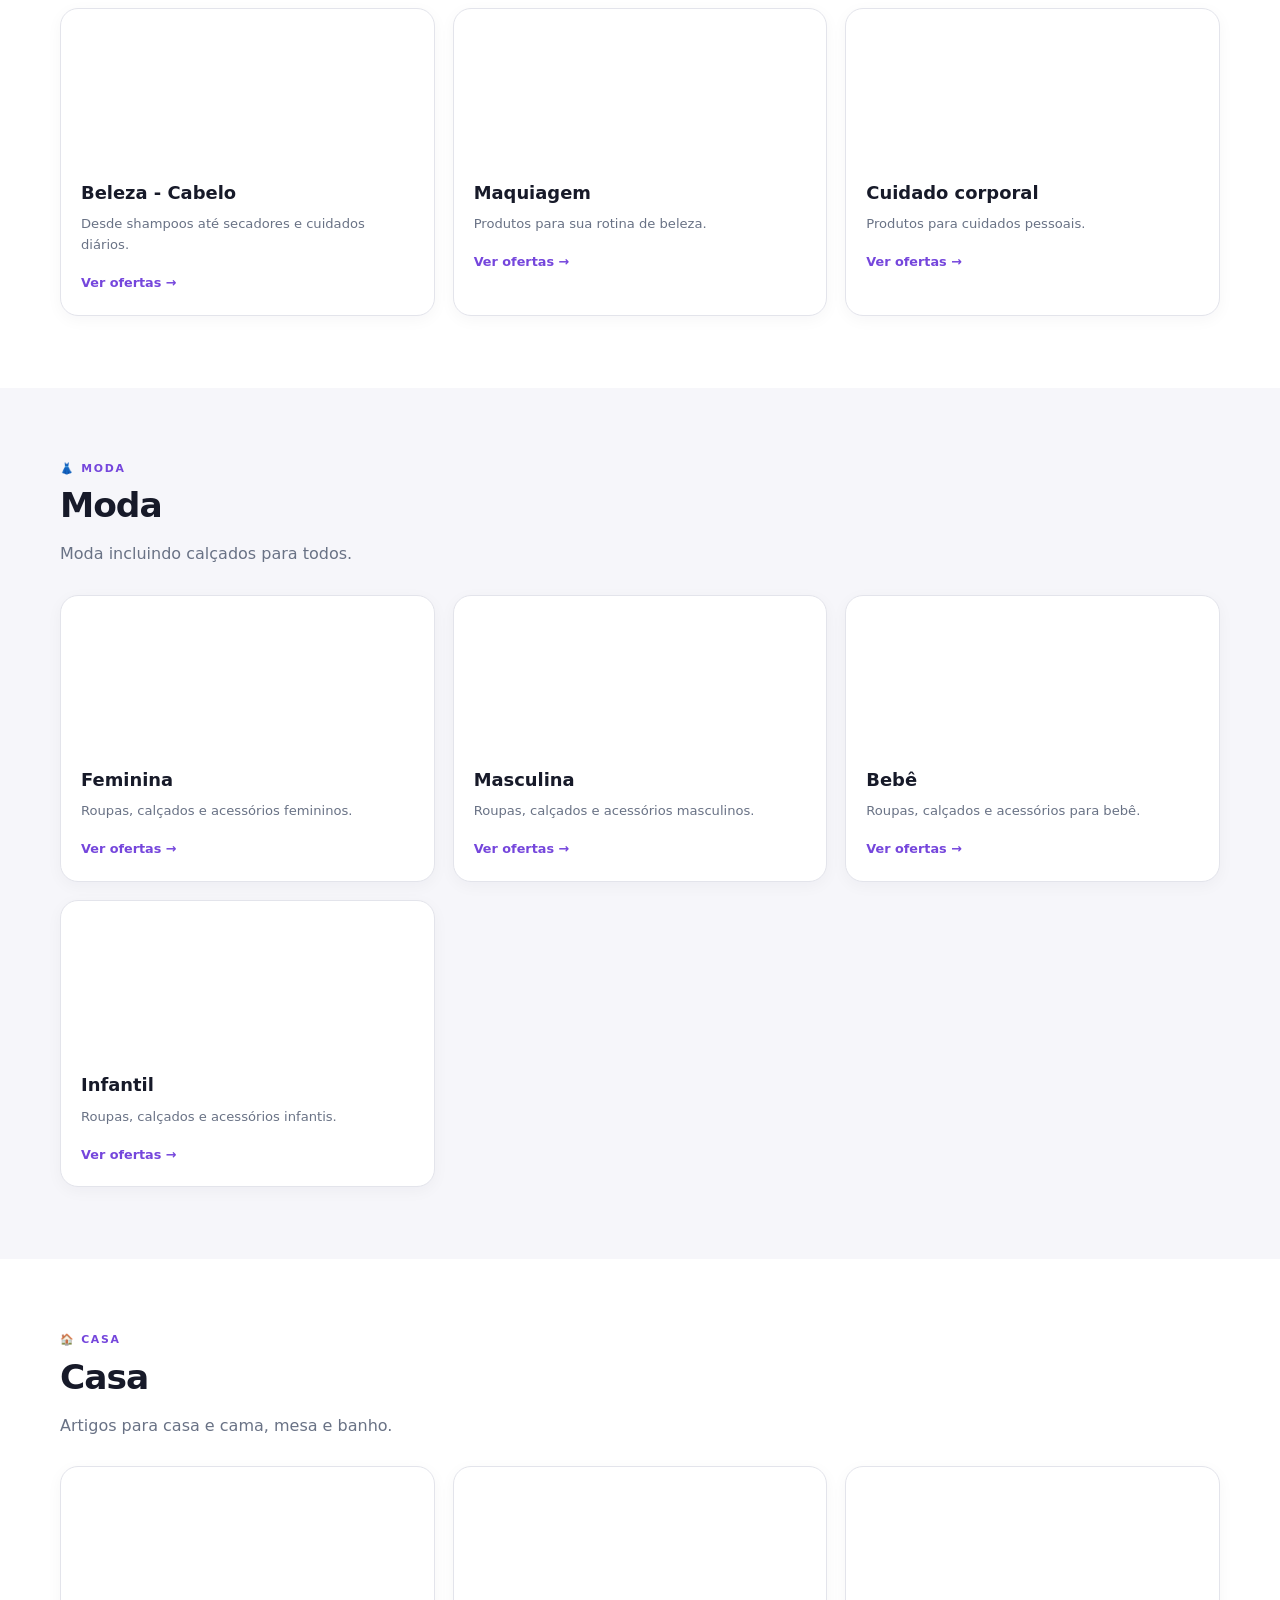
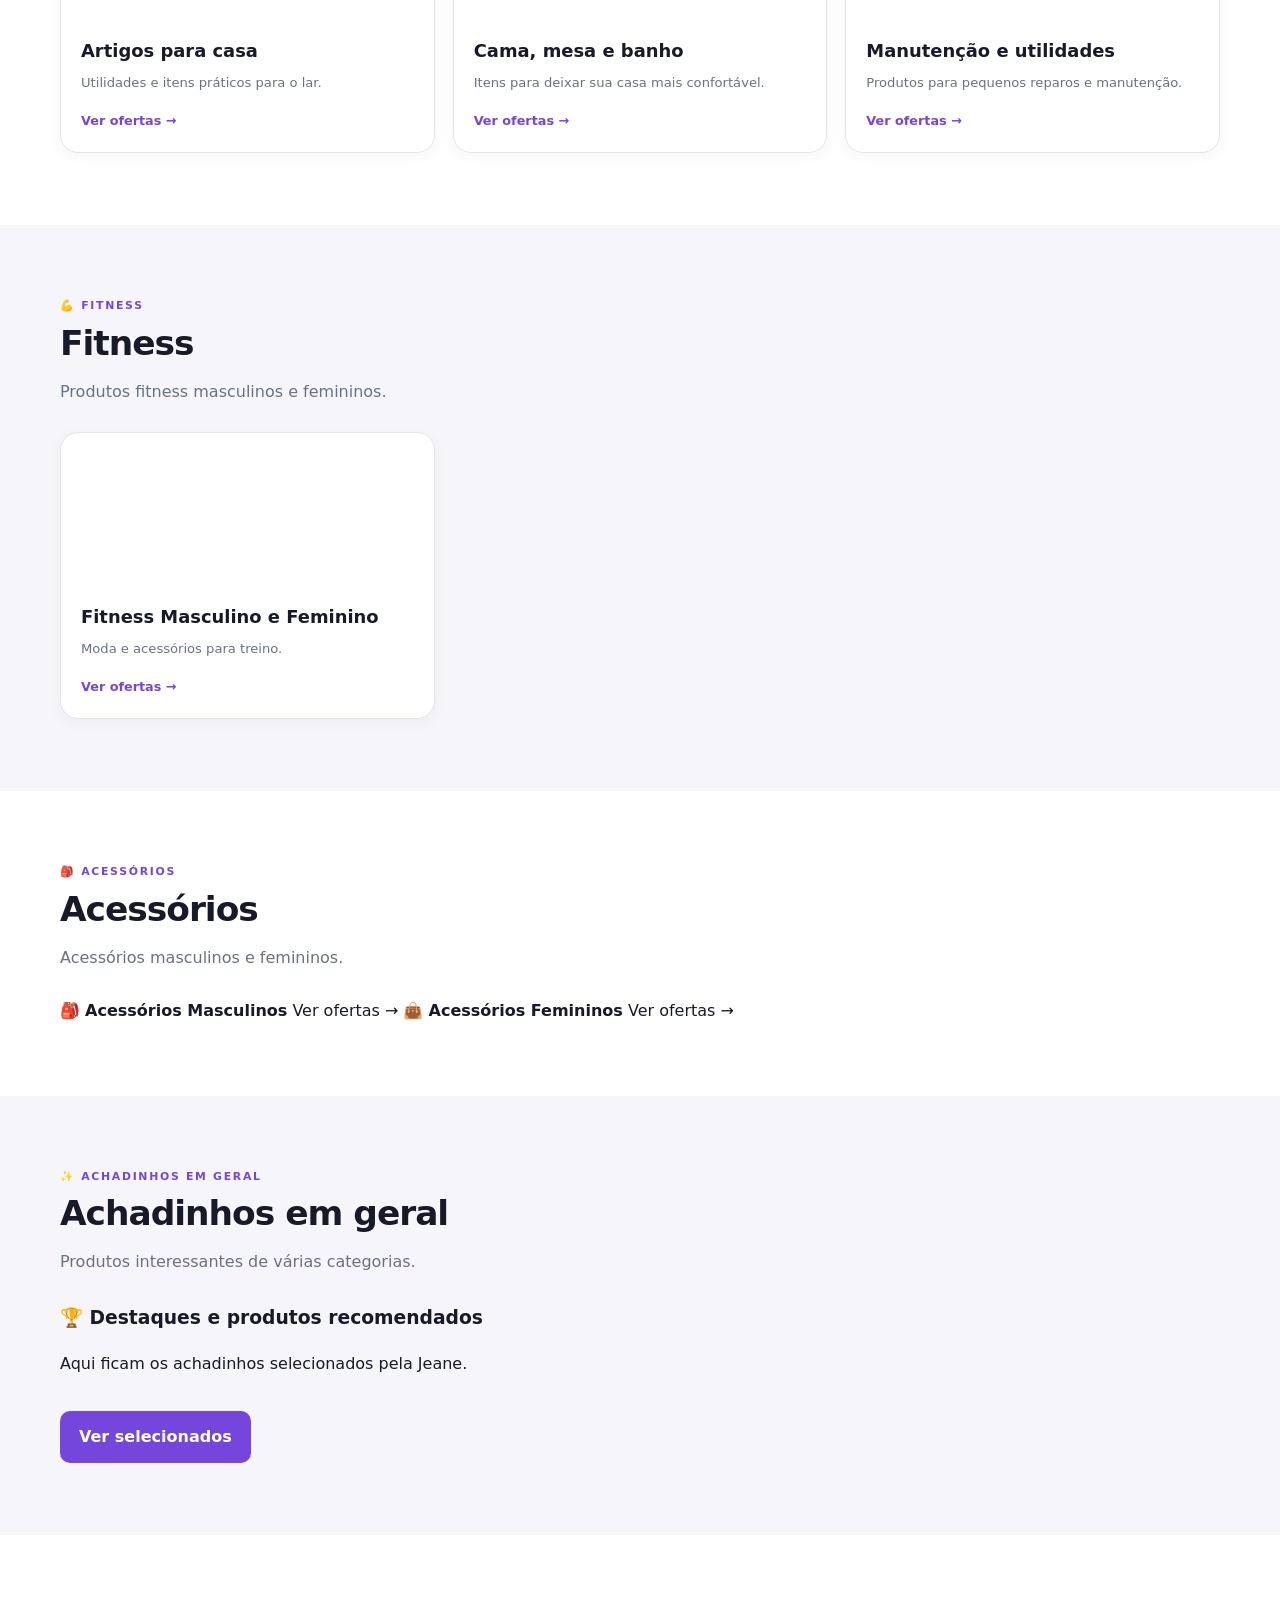
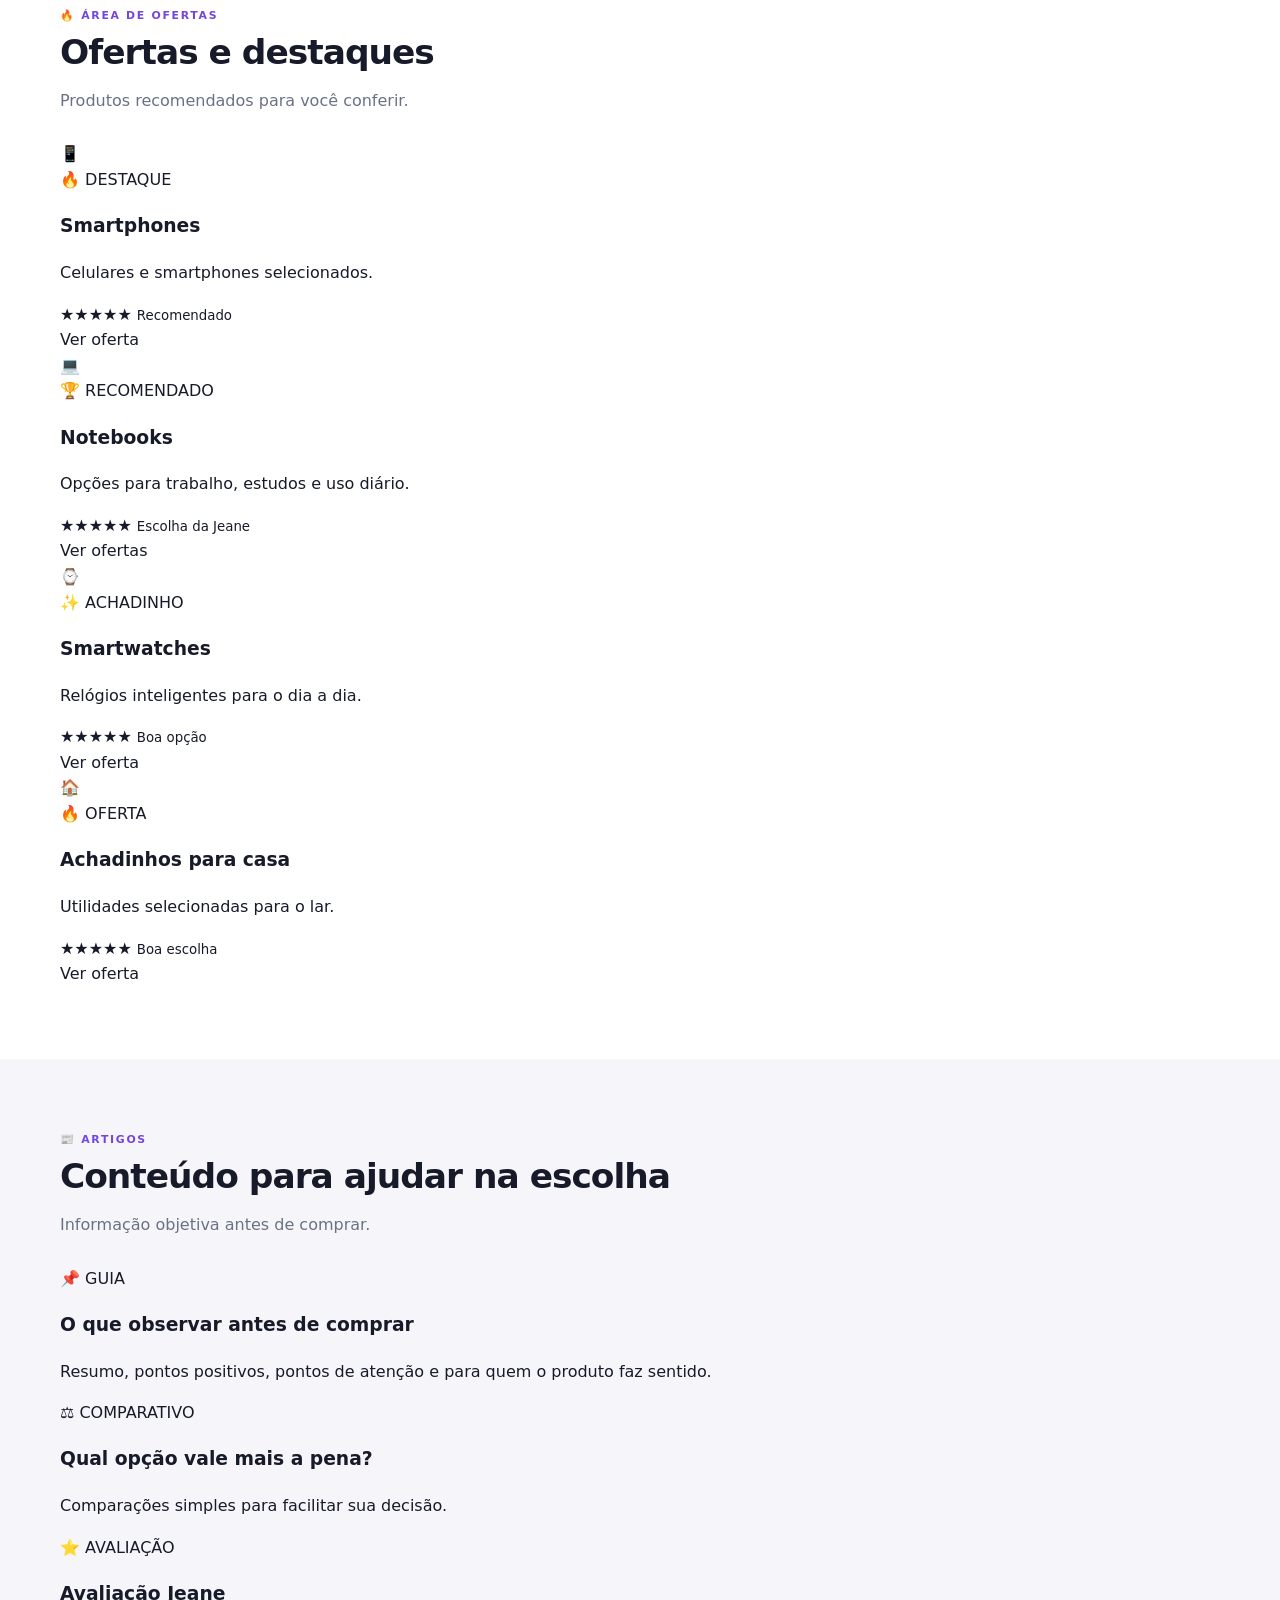
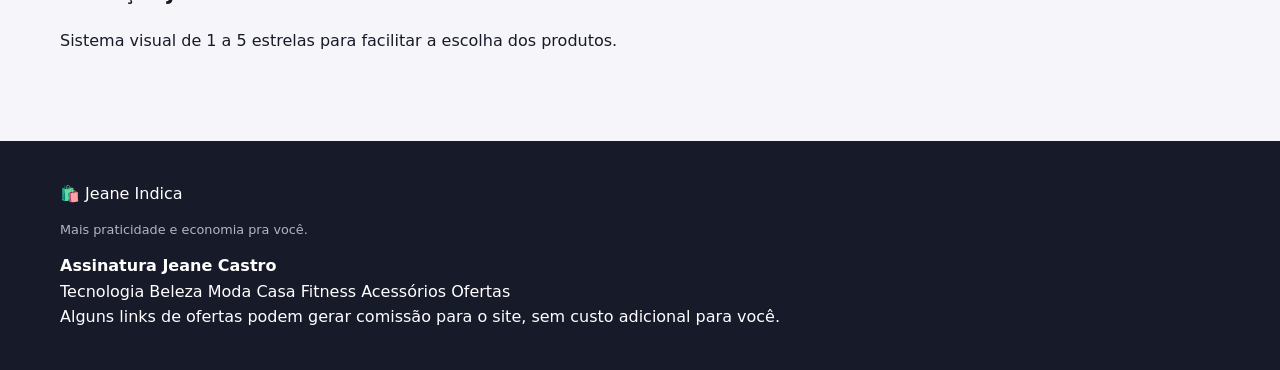
==== commit 5be4572d: "Update print statement from 'Hello' to 'Goodbye'" ====
--- a/index.html
+++ b/index.html
@@ -1,7 +1,1118 @@
-<!DOCTYPE html><html lang="pt-BR"><head><meta charset="UTF-8"><meta name="viewport" content="width=device-width,initial-scale=1.0"><title>Jeane Indica | Achadinhos e ofertas que valem a pena</title><meta name="description" content="Jeane Indica — achadinhos e ofertas de moda, tecnologia, beleza, casa e muito mais."><link rel="stylesheet" href="style.css"></head><body><header><div class="container header"><div class="logo">🛍️ <span>Jeane Indica</span></div><nav><a href="#moda">Moda</a><a href="#tecnologia">Tecnologia</a><a href="#cuidado">Cuidado Feminino</a><a href="#casa">Casa</a><a href="#cama">Cama, Mesa e Banho</a></nav></div></header><section class="hero"><div class="container hero-content"><div><p class="eyebrow">ACHADINHOS SELECIONADOS</p><h1>Encontre coisas boas <em>sem perder horas procurando.</em></h1><p class="lead">Seleção de achadinhos, ofertas e produtos que valem a pena.</p><a href="#categorias" class="btn">Ver categorias</a></div><div class="hero-card"><h2>✨ Jeane Indica</h2><p>Escolha uma categoria, clique e confira as ofertas diretamente no Mercado Livre.</p></div></div></section><main id="categorias">
-<section class="section" id="moda"><div class="container"><div class="section-title"><p class="eyebrow">ESTILO PARA TODOS</p><h2>👗 Moda</h2><p>Roupas, calçados e acessórios para mulheres, homens, crianças e bebês.</p></div><div class="cards"><a class="card" href="https://meli.la/1t6yu6x" target="_blank" rel="nofollow sponsored"><div class="card-image moda-feminina"></div><div class="card-content"><h3>Moda Feminina</h3><p>Roupas, calçados e acessórios femininos.</p><span>Ver ofertas →</span></div></a><a class="card" href="#" target="_blank" rel="nofollow sponsored"><div class="card-image moda-masculina"></div><div class="card-content"><h3>Moda Masculina</h3><p>Roupas, calçados e acessórios masculinos.</p><span>Ver ofertas →</span></div></a><a class="card" href="https://meli.la/197Psow" target="_blank" rel="nofollow sponsored"><div class="card-image moda-infantil"></div><div class="card-content"><h3>Moda Infantil e Bebê</h3><p>Roupas, calçados e acessórios infantis.</p><span>Ver ofertas →</span></div></a><a class="card" href="https://meli.la/2atr9E5" target="_blank" rel="nofollow sponsored"><div class="card-image fitness"></div><div class="card-content"><h3>Moda Fitness</h3><p>Moda fitness masculina e feminina.</p><span>Ver ofertas →</span></div></a></div></div></section>
-<section class="section alt" id="tecnologia"><div class="container"><div class="section-title"><p class="eyebrow">TECNOLOGIA</p><h2>💻 Tecnologia</h2><p>Produtos e acessórios para facilitar seu dia.</p></div><div class="cards"><a class="card" href="https://meli.la/26YNUp7" target="_blank" rel="nofollow sponsored"><div class="card-image notebook"></div><div class="card-content"><h3>Notebooks</h3><p>Notebooks para trabalho, estudos e uso diário.</p><span>Ver ofertas →</span></div></a><a class="card" href="https://meli.la/2gqPPkF" target="_blank" rel="nofollow sponsored"><div class="card-image smartwatch"></div><div class="card-content"><h3>Smartwatches</h3><p>Relógios inteligentes.</p><span>Ver ofertas →</span></div></a><a class="card" href="https://meli.la/21gZoLk" target="_blank" rel="nofollow sponsored"><div class="card-image smartphone"></div><div class="card-content"><h3>Smartphones e Celulares</h3><p>Celulares e smartphones.</p><span>Ver ofertas →</span></div></a><a class="card" href="https://meli.la/1jJ49ky" target="_blank" rel="nofollow sponsored"><div class="card-image acessorios-computacao"></div><div class="card-content"><h3>Acessórios de Computação</h3><p>Teclados, mouses, acessórios e periféricos.</p><span>Ver ofertas →</span></div></a></div></div></section>
-<section class="section" id="cuidado"><div class="container"><div class="section-title"><p class="eyebrow">BELEZA E CUIDADOS</p><h2>💄 Cuidado Feminino</h2><p>Produtos para beleza, cabelo e cuidados com o corpo.</p></div><div class="cards"><a class="card" href="https://meli.la/1uKp9z7" target="_blank" rel="nofollow sponsored"><div class="card-image cabelo"></div><div class="card-content"><h3>Cabelo</h3><p>Produtos para cuidar dos cabelos.</p><span>Ver ofertas →</span></div></a><a class="card" href="#" target="_blank" rel="nofollow sponsored"><div class="card-image maquiagem"></div><div class="card-content"><h3>Maquiagem</h3><p>Produtos de maquiagem e beleza.</p><span>Ver ofertas →</span></div></a><a class="card" href="https://meli.la/2Xf3NVF" target="_blank" rel="nofollow sponsored"><div class="card-image corpo"></div><div class="card-content"><h3>Cuidados com o Corpo</h3><p>Produtos para cuidados pessoais.</p><span>Ver ofertas →</span></div></a></div></div></section>
-<section class="section alt" id="casa"><div class="container"><div class="section-title"><p class="eyebrow">PARA O SEU LAR</p><h2>🏠 Artigos de Casa</h2><p>Produtos úteis para facilitar o dia a dia.</p></div><div class="cards"><a class="card" href="https://meli.la/24K1tyu" target="_blank" rel="nofollow sponsored"><div class="card-image ferramentas"></div><div class="card-content"><h3>Ferramentas e Manutenção</h3><p>Produtos para pequenos reparos e manutenção.</p><span>Ver ofertas →</span></div></a><a class="card" href="https://meli.la/2voSSbG" target="_blank" rel="nofollow sponsored"><div class="card-image casa-utilidades"></div><div class="card-content"><h3>Utilidades para Casa</h3><p>Itens práticos para o lar.</p><span>Ver ofertas →</span></div></a></div></div></section>
-<section class="section" id="cama"><div class="container"><div class="section-title"><p class="eyebrow">CONFORTO PARA CASA</p><h2>🛏️ Cama, Mesa e Banho</h2><p>Itens para deixar sua casa mais confortável.</p></div><div class="cards"><a class="card" href="https://meli.la/1Z1YEkk" target="_blank" rel="nofollow sponsored"><div class="card-image cama"></div><div class="card-content"><h3>Cama</h3><p>Mantas, cobertores e itens para cama.</p><span>Ver ofertas →</span></div></a><a class="card" href="#" target="_blank" rel="nofollow sponsored"><div class="card-image mesa"></div><div class="card-content"><h3>Mesa</h3><p>Itens para cozinha e mesa.</p><span>Ver ofertas →</span></div></a><a class="card" href="#" target="_blank" rel="nofollow sponsored"><div class="card-image banho"></div><div class="card-content"><h3>Banho</h3><p>Produtos para banheiro.</p><span>Ver ofertas →</span></div></a></div></div></section>
-<section class="section alt" id="televisores"><div class="container"><div class="section-title"><p class="eyebrow">ENTRETENIMENTO</p><h2>📺 Televisores</h2><p>Acessórios e produtos para sua experiência de entretenimento.</p></div><div class="cards"><a class="card" href="https://meli.la/1TrLa9v" target="_blank" rel="nofollow sponsored"><div class="card-image televisao"></div><div class="card-content"><h3>Acessórios para TV</h3><p>Cabos e acessórios.</p><span>Ver ofertas →</span></div></a><a class="card" href="https://meli.la/2FS92eo" target="_blank" rel="nofollow sponsored"><div class="card-image projetor"></div><div class="card-content"><h3>Projetores e Telas</h3><p>Para cinema em casa.</p><span>Ver ofertas →</span></div></a></div></div></section></main><footer><div class="container"><h3>🛍️ Jeane Indica</h3><p>Achadinhos e ofertas que valem a pena.</p><p>Links de ofertas podem gerar comissão para o site.</p></div></footer></body></html>
+<!DOCTYPE html>
+<html lang="pt-BR">
+<head>
+<meta charset="UTF-8">
+<meta name="viewport" content="width=device-width, initial-scale=1.0">
+
+<title>Jeane Indica | Mais praticidade e economia pra você</title>
+
+<meta name="description" content="Jeane Indica — achadinhos, ofertas e produtos recomendados de tecnologia, beleza, moda, casa, fitness e acessórios.">
+
+<link rel="stylesheet" href="style.css">
+</head>
+
+<body>
+
+<header>
+  <div class="container header">
+
+    <a href="#inicio" class="logo">
+      🛍️ <span>Jeane Indica</span>
+    </a>
+
+    <nav>
+      <a href="#tecnologia">Tecnologia</a>
+      <a href="#beleza">Beleza</a>
+      <a href="#moda">Moda</a>
+      <a href="#casa">Casa</a>
+      <a href="#fitness">Fitness</a>
+      <a href="#acessorios">Acessórios</a>
+      <a href="#ofertas">🔥 Ofertas</a>
+    </nav>
+
+  </div>
+</header>
+
+
+<section class="hero" id="inicio">
+
+  <div class="container hero-content">
+
+    <div>
+
+      <p class="eyebrow">✨ JEANE INDICA</p>
+
+      <h1>
+        Mais praticidade e economia
+        <em>pra você.</em>
+      </h1>
+
+      <p class="lead">
+        Achadinhos, produtos recomendados e ofertas selecionadas
+        para você encontrar coisas boas sem perder horas procurando.
+      </p>
+
+      <div class="hero-buttons">
+
+        <a href="#categorias" class="btn">
+          Ver categorias
+        </a>
+
+        <a href="#ofertas" class="btn-secondary">
+          🔥 Ver ofertas
+        </a>
+
+      </div>
+
+      <p class="signature">
+        Assinatura Jeane Castro — Mais praticidade e economia pra você
+      </p>
+
+    </div>
+
+
+    <div class="hero-card">
+
+      <p>JEANE INDICA</p>
+
+      <h2>O que você está procurando?</h2>
+
+      <div class="quick-links">
+
+        <a href="#tecnologia">
+          📱
+          <strong>Tecnologia</strong>
+          <small>Celulares, notebooks e mais</small>
+        </a>
+
+        <a href="#beleza">
+          💄
+          <strong>Beleza</strong>
+          <small>Cabelo, maquiagem e corpo</small>
+        </a>
+
+        <a href="#moda">
+          👗
+          <strong>Moda</strong>
+          <small>Feminina, masculina e infantil</small>
+        </a>
+
+        <a href="#casa">
+          🏠
+          <strong>Casa</strong>
+          <small>Utilidades e conforto</small>
+        </a>
+
+      </div>
+
+    </div>
+
+  </div>
+
+</section>
+
+
+<main>
+
+
+<!-- CATEGORIAS -->
+
+<section class="section" id="categorias">
+
+  <div class="container">
+
+    <div class="section-title">
+
+      <p class="eyebrow">ENCONTRE O QUE PROCURA</p>
+
+      <h2>Categorias</h2>
+
+      <p>
+        Escolha uma categoria e descubra produtos selecionados.
+      </p>
+
+    </div>
+
+
+    <div class="category-grid">
+
+      <a href="#tecnologia" class="category-card">
+        <span>📱</span>
+        <h3>Tecnologia</h3>
+        <p>
+          Notebooks, smartphones, smartwatches e acessórios de informática.
+        </p>
+      </a>
+
+
+      <a href="#beleza" class="category-card">
+        <span>💄</span>
+        <h3>Beleza</h3>
+        <p>
+          Cabelo, maquiagem e cuidado corporal.
+        </p>
+      </a>
+
+
+      <a href="#moda" class="category-card">
+        <span>👗</span>
+        <h3>Moda</h3>
+        <p>
+          Masculina, feminina, bebê e infantil, incluindo calçados.
+        </p>
+      </a>
+
+
+      <a href="#casa" class="category-card">
+        <span>🏠</span>
+        <h3>Casa</h3>
+        <p>
+          Artigos para casa e cama, mesa e banho.
+        </p>
+      </a>
+
+
+      <a href="#fitness" class="category-card">
+        <span>💪</span>
+        <h3>Fitness</h3>
+        <p>
+          Produtos masculinos e femininos.
+        </p>
+      </a>
+
+
+      <a href="#acessorios" class="category-card">
+        <span>🎒</span>
+        <h3>Acessórios</h3>
+        <p>
+          Acessórios masculinos e femininos.
+        </p>
+      </a>
+
+
+      <a href="#achadinhos" class="category-card">
+        <span>✨</span>
+        <h3>Achadinhos em geral</h3>
+        <p>
+          Descobertas interessantes de várias categorias.
+        </p>
+      </a>
+
+
+      <a href="#ofertas" class="category-card">
+        <span>🔥</span>
+        <h3>Ofertas</h3>
+        <p>
+          Destaques e produtos recomendados.
+        </p>
+      </a>
+
+    </div>
+
+  </div>
+
+</section>
+
+
+
+<!-- TECNOLOGIA -->
+
+<section class="section alt" id="tecnologia">
+
+  <div class="container">
+
+    <div class="section-title">
+
+      <p class="eyebrow">📱 TECNOLOGIA</p>
+
+      <h2>Tecnologia</h2>
+
+      <p>
+        Produtos para trabalho, estudos, entretenimento e vida digital.
+      </p>
+
+    </div>
+
+
+    <div class="cards four">
+
+
+      <a
+        class="card"
+        href="https://meli.la/26YNUp7"
+        target="_blank"
+        rel="nofollow sponsored"
+      >
+
+        <div class="card-image notebook"></div>
+
+        <div class="card-content">
+
+          <h3>Notebooks</h3>
+
+          <p>
+            Trabalho, estudos e uso diário.
+          </p>
+
+          <span>Ver ofertas →</span>
+
+        </div>
+
+      </a>
+
+
+
+      <a
+        class="card"
+        href="https://meli.la/21gZoLk"
+        target="_blank"
+        rel="nofollow sponsored"
+      >
+
+        <div class="card-image smartphone"></div>
+
+        <div class="card-content">
+
+          <h3>Smartphones</h3>
+
+          <p>
+            Celulares e smartphones.
+          </p>
+
+          <span>Ver ofertas →</span>
+
+        </div>
+
+      </a>
+
+
+
+      <a
+        class="card"
+        href="https://meli.la/2gqPPkF"
+        target="_blank"
+        rel="nofollow sponsored"
+      >
+
+        <div class="card-image smartwatch"></div>
+
+        <div class="card-content">
+
+          <h3>Smartwatches</h3>
+
+          <p>
+            Relógios inteligentes.
+          </p>
+
+          <span>Ver ofertas →</span>
+
+        </div>
+
+      </a>
+
+
+
+      <a
+        class="card"
+        href="https://meli.la/1jJ49ky"
+        target="_blank"
+        rel="nofollow sponsored"
+      >
+
+        <div class="card-image acessorios-computacao"></div>
+
+        <div class="card-content">
+
+          <h3>Acessórios de informática</h3>
+
+          <p>
+            Teclados, mouses e periféricos.
+          </p>
+
+          <span>Ver ofertas →</span>
+
+        </div>
+
+      </a>
+
+    </div>
+
+  </div>
+
+</section>
+
+
+
+<!-- BELEZA -->
+
+<section class="section" id="beleza">
+
+  <div class="container">
+
+    <div class="section-title">
+
+      <p class="eyebrow">💄 BELEZA</p>
+
+      <h2>Beleza</h2>
+
+      <p>
+        Cuidados para cabelo, maquiagem e corpo.
+      </p>
+
+    </div>
+
+
+    <div class="cards three">
+
+
+      <a
+        class="card"
+        href="https://meli.la/1uKp9z7"
+        target="_blank"
+        rel="nofollow sponsored"
+      >
+
+        <div class="card-image cabelo"></div>
+
+        <div class="card-content">
+
+          <h3>Beleza - Cabelo</h3>
+
+          <p>
+            Desde shampoos até secadores e cuidados diários.
+          </p>
+
+          <span>Ver ofertas →</span>
+
+        </div>
+
+      </a>
+
+
+
+      <a
+        class="card"
+        href="#"
+        target="_blank"
+        rel="nofollow sponsored"
+      >
+
+        <div class="card-image maquiagem"></div>
+
+        <div class="card-content">
+
+          <h3>Maquiagem</h3>
+
+          <p>
+            Produtos para sua rotina de beleza.
+          </p>
+
+          <span>Ver ofertas →</span>
+
+        </div>
+
+      </a>
+
+
+
+      <a
+        class="card"
+        href="https://meli.la/2Xf3NVF"
+        target="_blank"
+        rel="nofollow sponsored"
+      >
+
+        <div class="card-image corpo"></div>
+
+        <div class="card-content">
+
+          <h3>Cuidado corporal</h3>
+
+          <p>
+            Produtos para cuidados pessoais.
+          </p>
+
+          <span>Ver ofertas →</span>
+
+        </div>
+
+      </a>
+
+    </div>
+
+  </div>
+
+</section>
+
+
+
+<!-- MODA -->
+
+<section class="section alt" id="moda">
+
+  <div class="container">
+
+    <div class="section-title">
+
+      <p class="eyebrow">👗 MODA</p>
+
+      <h2>Moda</h2>
+
+      <p>
+        Moda incluindo calçados para todos.
+      </p>
+
+    </div>
+
+
+    <div class="cards four">
+
+
+      <a
+        class="card"
+        href="https://meli.la/1t6yu6x"
+        target="_blank"
+        rel="nofollow sponsored"
+      >
+
+        <div class="card-image moda-feminina"></div>
+
+        <div class="card-content">
+
+          <h3>Feminina</h3>
+
+          <p>
+            Roupas, calçados e acessórios femininos.
+          </p>
+
+          <span>Ver ofertas →</span>
+
+        </div>
+
+      </a>
+
+
+
+      <a
+        class="card"
+        href="#"
+        target="_blank"
+        rel="nofollow sponsored"
+      >
+
+        <div class="card-image moda-masculina"></div>
+
+        <div class="card-content">
+
+          <h3>Masculina</h3>
+
+          <p>
+            Roupas, calçados e acessórios masculinos.
+          </p>
+
+          <span>Ver ofertas →</span>
+
+        </div>
+
+      </a>
+
+
+
+      <a
+        class="card"
+        href="https://meli.la/197Psow"
+        target="_blank"
+        rel="nofollow sponsored"
+      >
+
+        <div class="card-image bebe"></div>
+
+        <div class="card-content">
+
+          <h3>Bebê</h3>
+
+          <p>
+            Roupas, calçados e acessórios para bebê.
+          </p>
+
+          <span>Ver ofertas →</span>
+
+        </div>
+
+      </a>
+
+
+
+      <a
+        class="card"
+        href="#"
+        target="_blank"
+        rel="nofollow sponsored"
+      >
+
+        <div class="card-image infantil"></div>
+
+        <div class="card-content">
+
+          <h3>Infantil</h3>
+
+          <p>
+            Roupas, calçados e acessórios infantis.
+          </p>
+
+          <span>Ver ofertas →</span>
+
+        </div>
+
+      </a>
+
+    </div>
+
+  </div>
+
+</section>
+
+
+
+<!-- CASA -->
+
+<section class="section" id="casa">
+
+  <div class="container">
+
+    <div class="section-title">
+
+      <p class="eyebrow">🏠 CASA</p>
+
+      <h2>Casa</h2>
+
+      <p>
+        Artigos para casa e cama, mesa e banho.
+      </p>
+
+    </div>
+
+
+    <div class="cards three">
+
+
+      <a
+        class="card"
+        href="https://meli.la/2voSSbG"
+        target="_blank"
+        rel="nofollow sponsored"
+      >
+
+        <div class="card-image casa-utilidades"></div>
+
+        <div class="card-content">
+
+          <h3>Artigos para casa</h3>
+
+          <p>
+            Utilidades e itens práticos para o lar.
+          </p>
+
+          <span>Ver ofertas →</span>
+
+        </div>
+
+      </a>
+
+
+
+      <a
+        class="card"
+        href="https://meli.la/1Z1YEkk"
+        target="_blank"
+        rel="nofollow sponsored"
+      >
+
+        <div class="card-image cama"></div>
+
+        <div class="card-content">
+
+          <h3>Cama, mesa e banho</h3>
+
+          <p>
+            Itens para deixar sua casa mais confortável.
+          </p>
+
+          <span>Ver ofertas →</span>
+
+        </div>
+
+      </a>
+
+
+
+      <a
+        class="card"
+        href="https://meli.la/24K1tyu"
+        target="_blank"
+        rel="nofollow sponsored"
+      >
+
+        <div class="card-image ferramentas"></div>
+
+        <div class="card-content">
+
+          <h3>Manutenção e utilidades</h3>
+
+          <p>
+            Produtos para pequenos reparos e manutenção.
+          </p>
+
+          <span>Ver ofertas →</span>
+
+        </div>
+
+      </a>
+
+    </div>
+
+  </div>
+
+</section>
+
+
+
+<!-- FITNESS -->
+
+<section class="section alt" id="fitness">
+
+  <div class="container">
+
+    <div class="section-title">
+
+      <p class="eyebrow">💪 FITNESS</p>
+
+      <h2>Fitness</h2>
+
+      <p>
+        Produtos fitness masculinos e femininos.
+      </p>
+
+    </div>
+
+
+    <div class="cards three">
+
+
+      <a
+        class="card"
+        href="https://meli.la/2atr9E5"
+        target="_blank"
+        rel="nofollow sponsored"
+      >
+
+        <div class="card-image fitness"></div>
+
+        <div class="card-content">
+
+          <h3>Fitness Masculino e Feminino</h3>
+
+          <p>
+            Moda e acessórios para treino.
+          </p>
+
+          <span>Ver ofertas →</span>
+
+        </div>
+
+      </a>
+
+    </div>
+
+  </div>
+
+</section>
+
+
+
+<!-- ACESSÓRIOS -->
+
+<section class="section" id="acessorios">
+
+  <div class="container">
+
+    <div class="section-title">
+
+      <p class="eyebrow">🎒 ACESSÓRIOS</p>
+
+      <h2>Acessórios</h2>
+
+      <p>
+        Acessórios masculinos e femininos.
+      </p>
+
+    </div>
+
+
+    <div class="accessory-grid">
+
+      <a href="#ofertas">
+        🎒
+        <strong>Acessórios Masculinos</strong>
+        <span>Ver ofertas →</span>
+      </a>
+
+
+      <a href="#ofertas">
+        👜
+        <strong>Acessórios Femininos</strong>
+        <span>Ver ofertas →</span>
+      </a>
+
+    </div>
+
+  </div>
+
+</section>
+
+
+
+<!-- ACHADINHOS -->
+
+<section class="section alt" id="achadinhos">
+
+  <div class="container">
+
+    <div class="section-title">
+
+      <p class="eyebrow">✨ ACHADINHOS EM GERAL</p>
+
+      <h2>Achadinhos em geral</h2>
+
+      <p>
+        Produtos interessantes de várias categorias.
+      </p>
+
+    </div>
+
+
+    <div class="highlight">
+
+      <div>
+
+        <h3>🏆 Destaques e produtos recomendados</h3>
+
+        <p>
+          Aqui ficam os achadinhos selecionados pela Jeane.
+        </p>
+
+      </div>
+
+      <a href="#ofertas" class="btn">
+        Ver selecionados
+      </a>
+
+    </div>
+
+  </div>
+
+</section>
+
+
+
+<!-- OFERTAS -->
+
+<section class="section" id="ofertas">
+
+  <div class="container">
+
+    <div class="section-title">
+
+      <p class="eyebrow">🔥 ÁREA DE OFERTAS</p>
+
+      <h2>Ofertas e destaques</h2>
+
+      <p>
+        Produtos recomendados para você conferir.
+      </p>
+
+    </div>
+
+
+    <div class="products">
+
+
+      <article class="product">
+
+        <div class="product-image phone">
+          📱
+        </div>
+
+        <div class="product-content">
+
+          <span class="tag">🔥 DESTAQUE</span>
+
+          <h3>Smartphones</h3>
+
+          <p>
+            Celulares e smartphones selecionados.
+          </p>
+
+          <div class="rating">
+            ★★★★★
+            <small>Recomendado</small>
+          </div>
+
+          <a
+            class="buy"
+            href="https://meli.la/21gZoLk"
+            target="_blank"
+            rel="nofollow sponsored"
+          >
+            Ver oferta
+          </a>
+
+        </div>
+
+      </article>
+
+
+
+      <article class="product">
+
+        <div class="product-image note">
+          💻
+        </div>
+
+        <div class="product-content">
+
+          <span class="tag">🏆 RECOMENDADO</span>
+
+          <h3>Notebooks</h3>
+
+          <p>
+            Opções para trabalho, estudos e uso diário.
+          </p>
+
+          <div class="rating">
+            ★★★★★
+            <small>Escolha da Jeane</small>
+          </div>
+
+          <a
+            class="buy"
+            href="https://meli.la/26YNUp7"
+            target="_blank"
+            rel="nofollow sponsored"
+          >
+            Ver ofertas
+          </a>
+
+        </div>
+
+      </article>
+
+
+
+      <article class="product">
+
+        <div class="product-image watch">
+          ⌚
+        </div>
+
+        <div class="product-content">
+
+          <span class="tag">✨ ACHADINHO</span>
+
+          <h3>Smartwatches</h3>
+
+          <p>
+            Relógios inteligentes para o dia a dia.
+          </p>
+
+          <div class="rating">
+            ★★★★★
+            <small>Boa opção</small>
+          </div>
+
+          <a
+            class="buy"
+            href="https://meli.la/2gqPPkF"
+            target="_blank"
+            rel="nofollow sponsored"
+          >
+            Ver oferta
+          </a>
+
+        </div>
+
+      </article>
+
+
+
+      <article class="product">
+
+        <div class="product-image home">
+          🏠
+        </div>
+
+        <div class="product-content">
+
+          <span class="tag">🔥 OFERTA</span>
+
+          <h3>Achadinhos para casa</h3>
+
+          <p>
+            Utilidades selecionadas para o lar.
+          </p>
+
+          <div class="rating">
+            ★★★★★
+            <small>Boa escolha</small>
+          </div>
+
+          <a
+            class="buy"
+            href="https://meli.la/2voSSbG"
+            target="_blank"
+            rel="nofollow sponsored"
+          >
+            Ver oferta
+          </a>
+
+        </div>
+
+      </article>
+
+    </div>
+
+  </div>
+
+</section>
+
+
+
+<!-- ARTIGOS -->
+
+<section class="section alt" id="artigos">
+
+  <div class="container">
+
+    <div class="section-title">
+
+      <p class="eyebrow">📰 ARTIGOS</p>
+
+      <h2>Conteúdo para ajudar na escolha</h2>
+
+      <p>
+        Informação objetiva antes de comprar.
+      </p>
+
+    </div>
+
+
+    <div class="article-grid">
+
+
+      <article>
+
+        <span>📌 GUIA</span>
+
+        <h3>
+          O que observar antes de comprar
+        </h3>
+
+        <p>
+          Resumo, pontos positivos, pontos de atenção
+          e para quem o produto faz sentido.
+        </p>
+
+      </article>
+
+
+
+      <article>
+
+        <span>⚖️ COMPARATIVO</span>
+
+        <h3>
+          Qual opção vale mais a pena?
+        </h3>
+
+        <p>
+          Comparações simples para facilitar sua decisão.
+        </p>
+
+      </article>
+
+
+
+      <article>
+
+        <span>⭐ AVALIAÇÃO</span>
+
+        <h3>
+          Avaliação Jeane
+        </h3>
+
+        <p>
+          Sistema visual de 1 a 5 estrelas para facilitar
+          a escolha dos produtos.
+        </p>
+
+      </article>
+
+    </div>
+
+  </div>
+
+</section>
+
+
+</main>
+
+
+
+<footer>
+
+  <div class="container footer">
+
+    <div>
+
+      <div class="footer-logo">
+        🛍️ Jeane Indica
+      </div>
+
+      <p>
+        Mais praticidade e economia pra você.
+      </p>
+
+      <strong>
+        Assinatura Jeane Castro
+      </strong>
+
+    </div>
+
+
+    <div class="footer-links">
+
+      <a href="#tecnologia">Tecnologia</a>
+      <a href="#beleza">Beleza</a>
+      <a href="#moda">Moda</a>
+      <a href="#casa">Casa</a>
+      <a href="#fitness">Fitness</a>
+      <a href="#acessorios">Acessórios</a>
+      <a href="#ofertas">Ofertas</a>
+
+    </div>
+
+  </div>
+
+
+  <div class="container disclosure">
+
+    Alguns links de ofertas podem gerar comissão para o site,
+    sem custo adicional para você.
+
+  </div>
+
+</footer>
+
+
+</body>
+</html>
--- a/style.css
+++ b/style.css
@@ -11,9 +11,7 @@
 /* IMAGENS CORRIGIDAS */
 .moda-feminina{background-image:url("https://images.unsplash.com/photo-1483985988355-763728e1935b?auto=format&fit=crop&w=900&q=80")}.moda-masculina{background-image:url("https://images.unsplash.com/photo-1516826957135-700dedea698c?auto=format&fit=crop&w=900&q=80")}.moda-infantil{background-image:url("https://images.unsplash.com/photo-1519689680058-324335c77eba?auto=format&fit=crop&w=900&q=80")}.fitness{background-image:url("https://images.unsplash.com/photo-1517836357463-d25dfeac3438?auto=format&fit=crop&w=900&q=80")}
 .notebook{background-image:url("https://images.unsplash.com/photo-1496181133206-80ce9b88a853?auto=format&fit=crop&w=900&q=80")}
-.acessorios-computacao{
-background-image:url("images/acessorios-computacao.jpg")
-}
+.acessorios-computacao{background-image:url("https://images.unsplash.com/photo-1527864550417-7fd91fc51a2d?auto=format&fit=crop&w=900&q=80")}
 .smartwatch{background-image:url("https://images.unsplash.com/photo-1523275335684-37898b6baf30?auto=format&fit=crop&w=900&q=80")}.smartphone{background-image:url("https://images.unsplash.com/photo-1511707171634-5f897ff02aa9?auto=format&fit=crop&w=900&q=80")}
 .cabelo{background-image:url("https://images.unsplash.com/photo-1522337360788-8b13dee7a37e?auto=format&fit=crop&w=900&q=80")}.maquiagem{background-image:url("https://images.unsplash.com/photo-1596462502278-27bfdc403348?auto=format&fit=crop&w=900&q=80")}.corpo{background-image:url("https://images.unsplash.com/photo-1570172619644-dfd03ed5d881?auto=format&fit=crop&w=900&q=80")}
 .ferramentas{background-image:url("https://images.unsplash.com/photo-1530124566582-a618bc2615dc?auto=format&fit=crop&w=900&q=80")}.casa-utilidades{background-image:url("https://images.unsplash.com/photo-1556912167-f556f1f39fdf?auto=format&fit=crop&w=900&q=80")}.cama{background-image:url("https://images.unsplash.com/photo-1618220179428-22790b461013?auto=format&fit=crop&w=900&q=80")}.mesa{background-image:url("https://images.unsplash.com/photo-1600489000022-c2086d79f9d4?auto=format&fit=crop&w=900&q=80")}.banho{background-image:url("https://images.unsplash.com/photo-1584622650111-993a426fbf0a?auto=format&fit=crop&w=900&q=80")}.televisao,.projetor{background-image:url("https://images.unsplash.com/photo-1593784991095-a205069470b6?auto=format&fit=crop&w=900&q=80")}
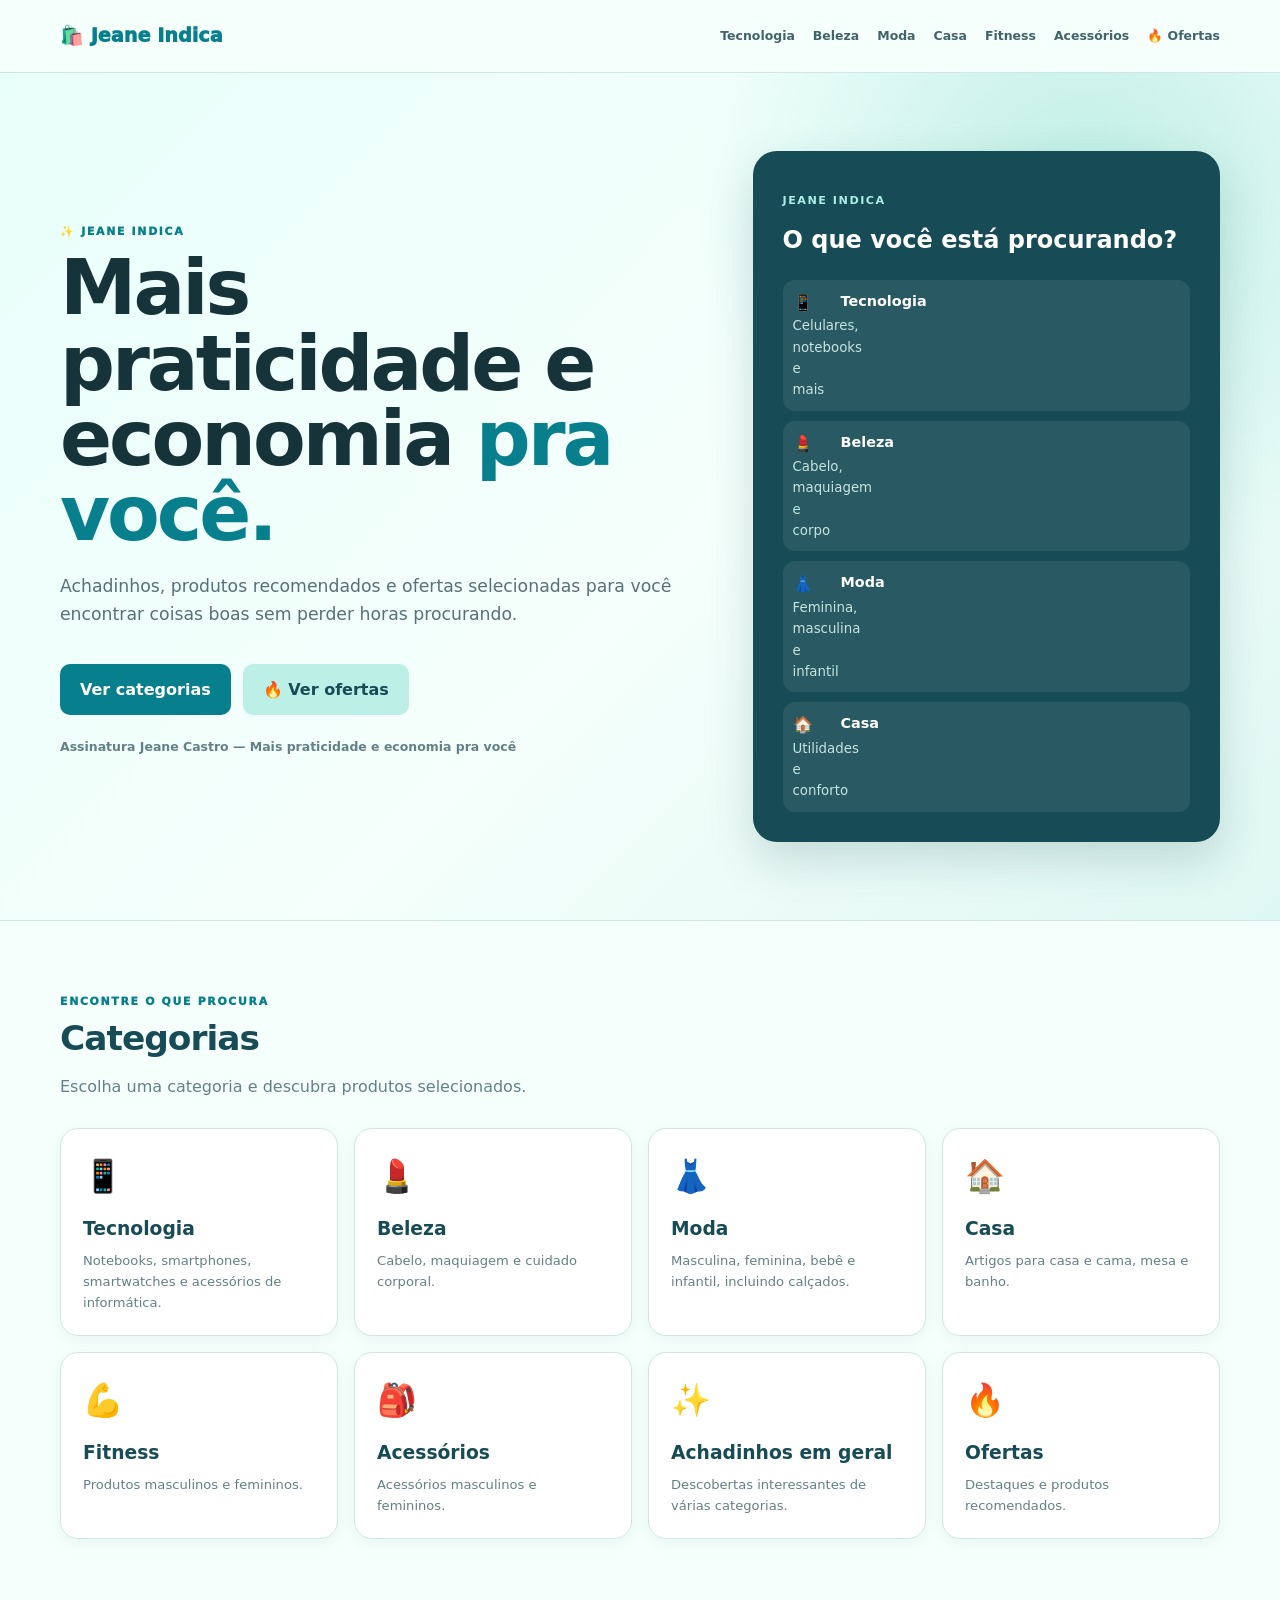
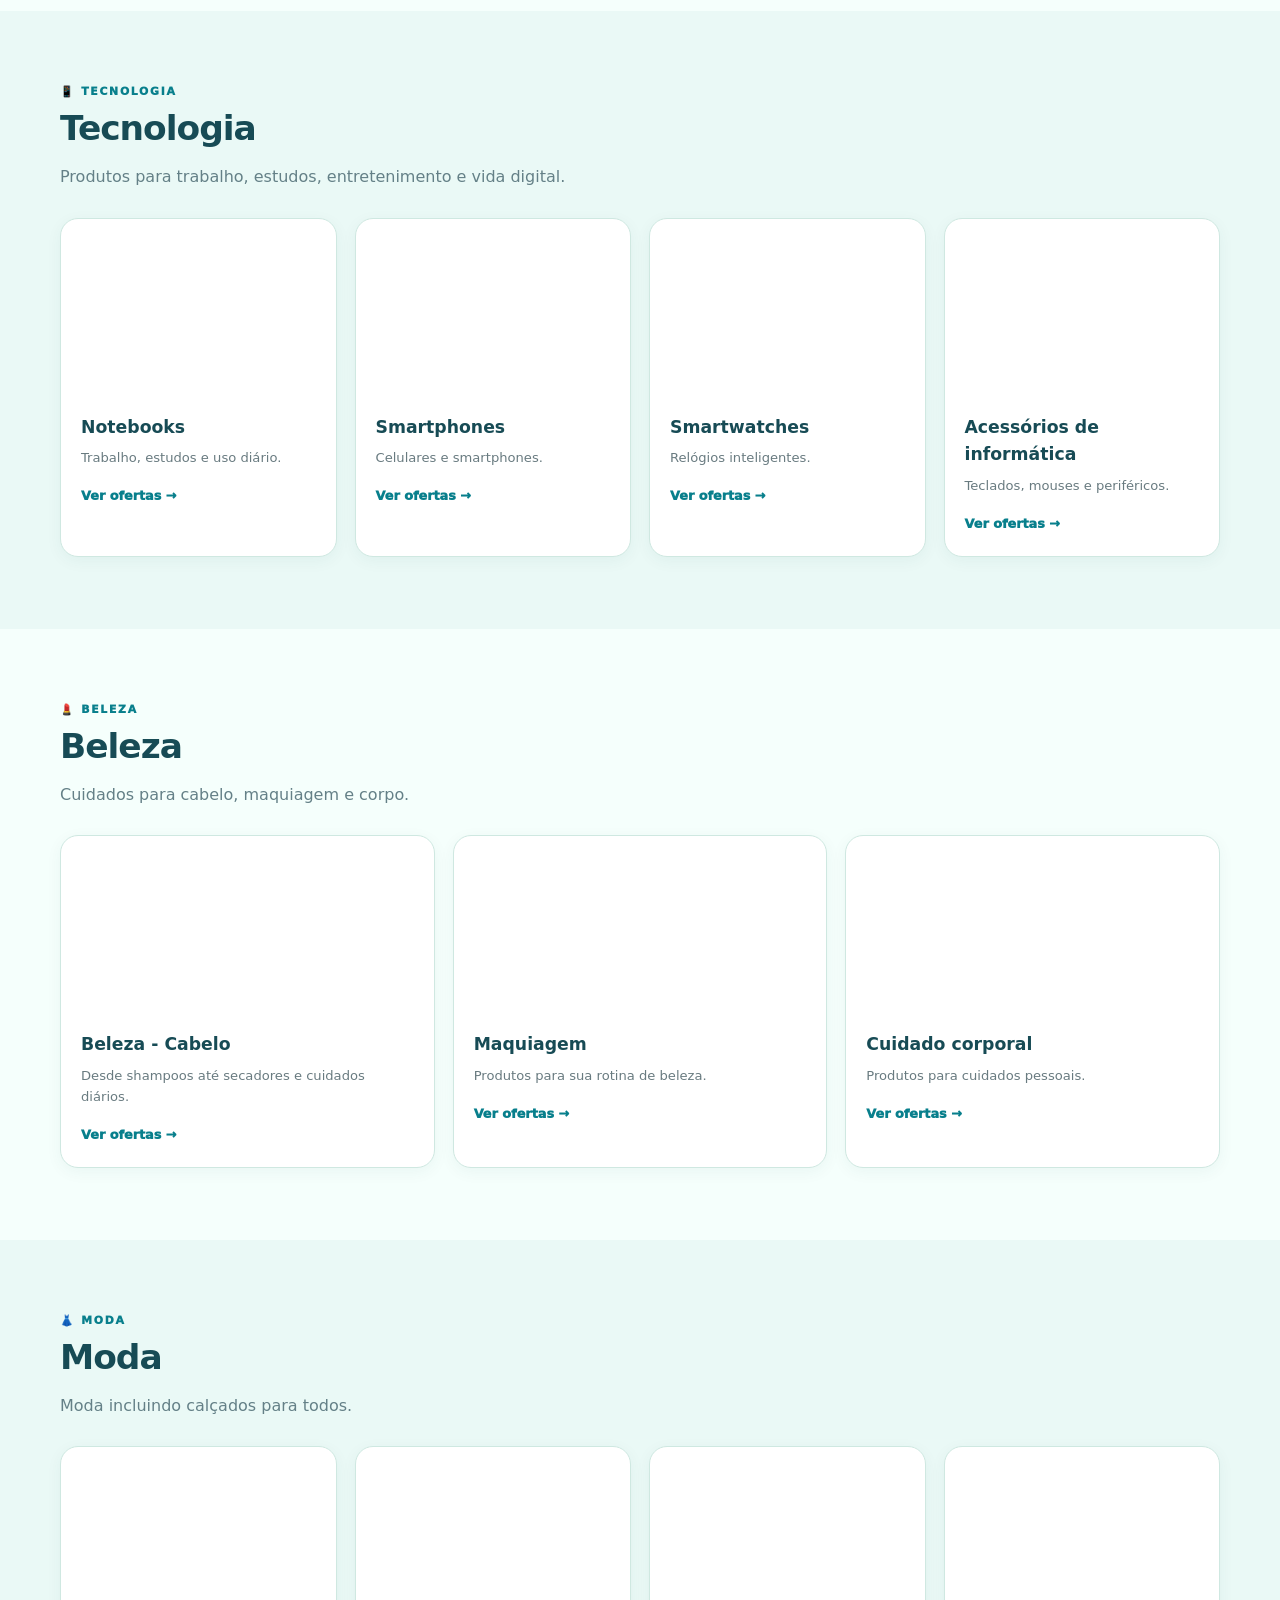
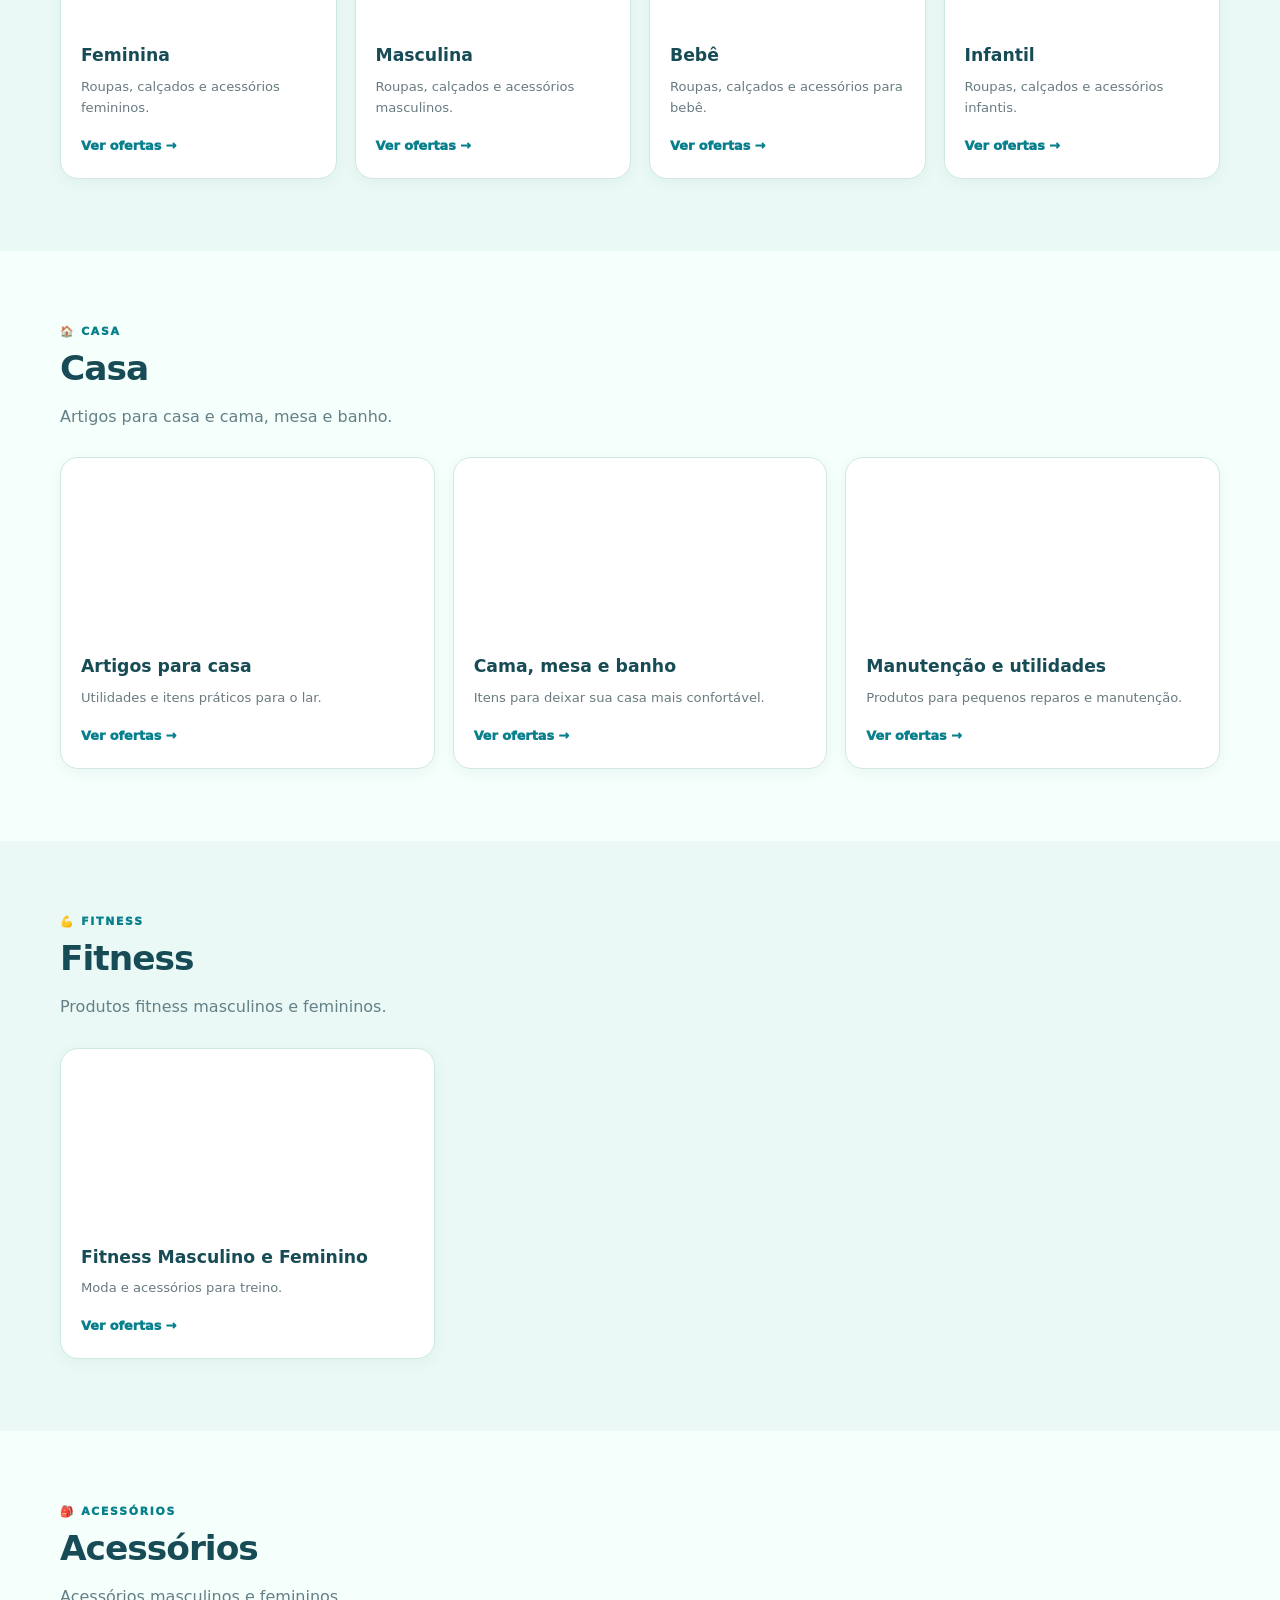
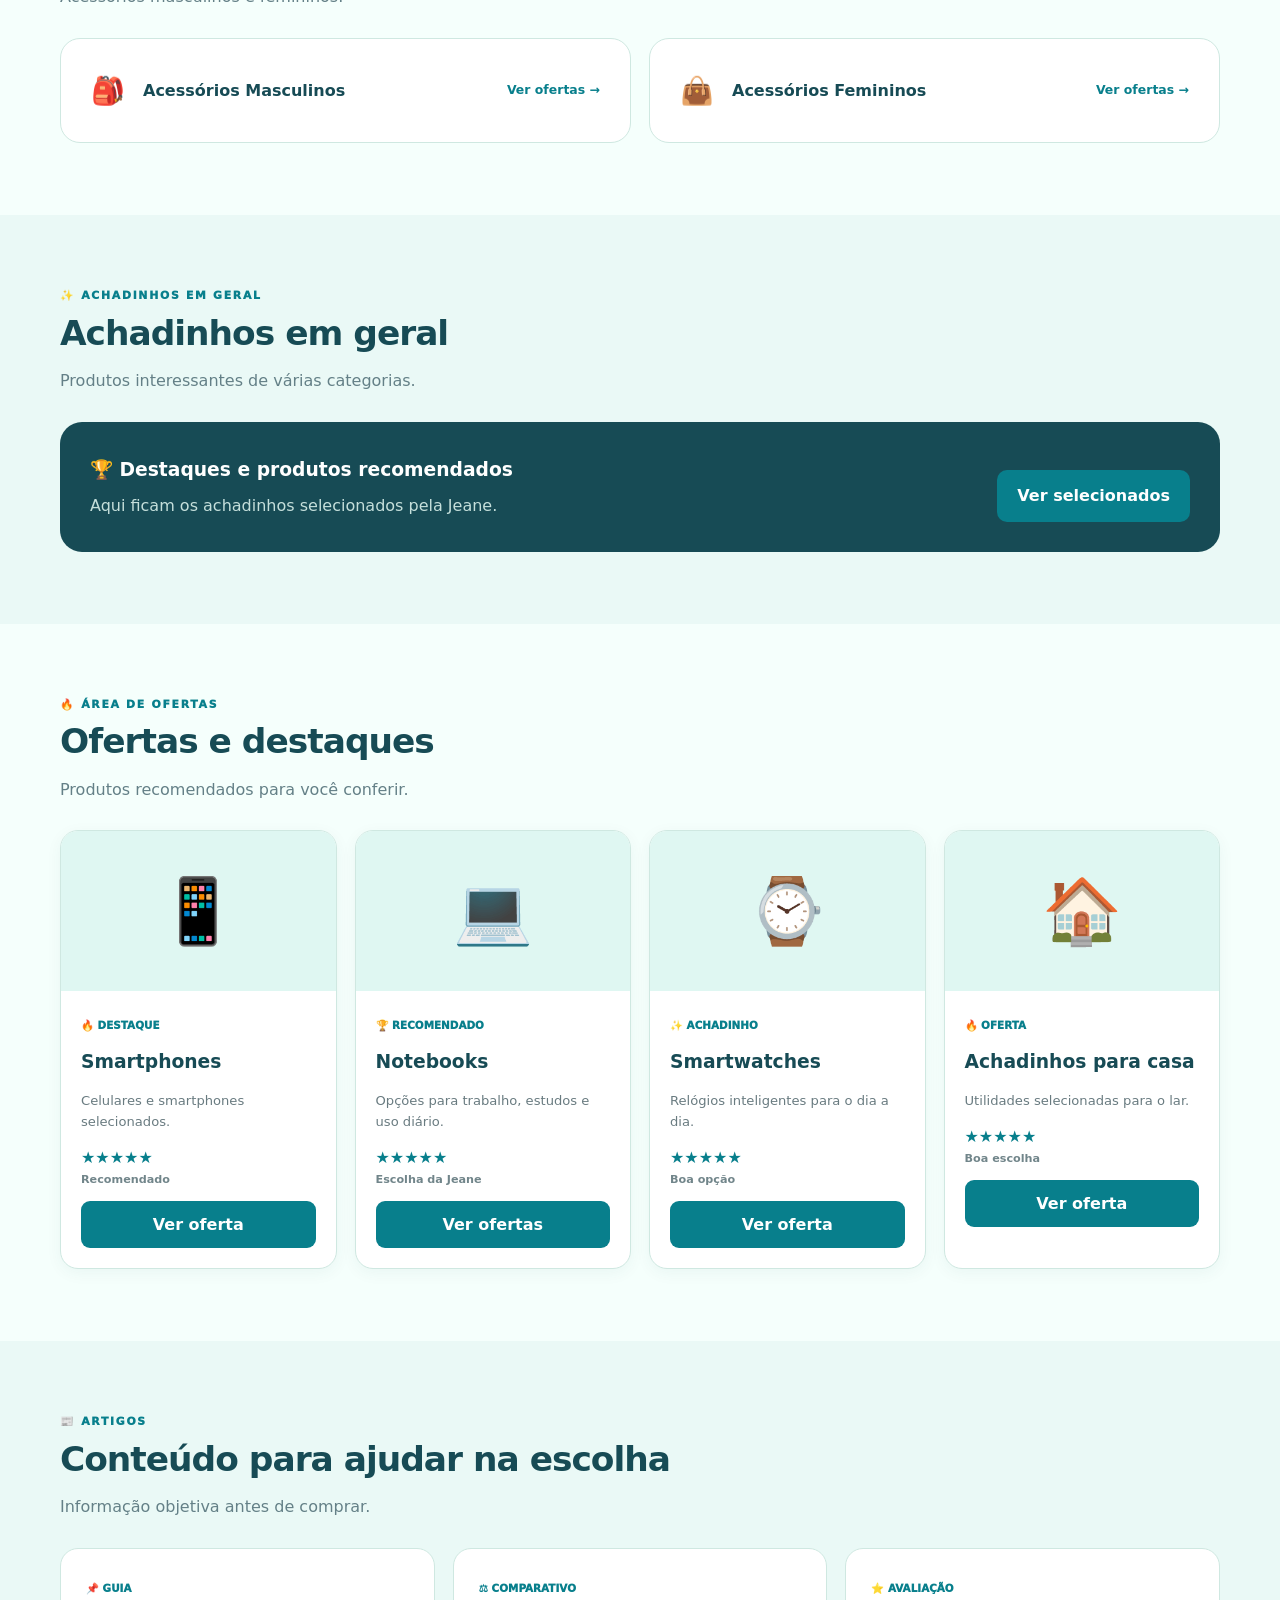
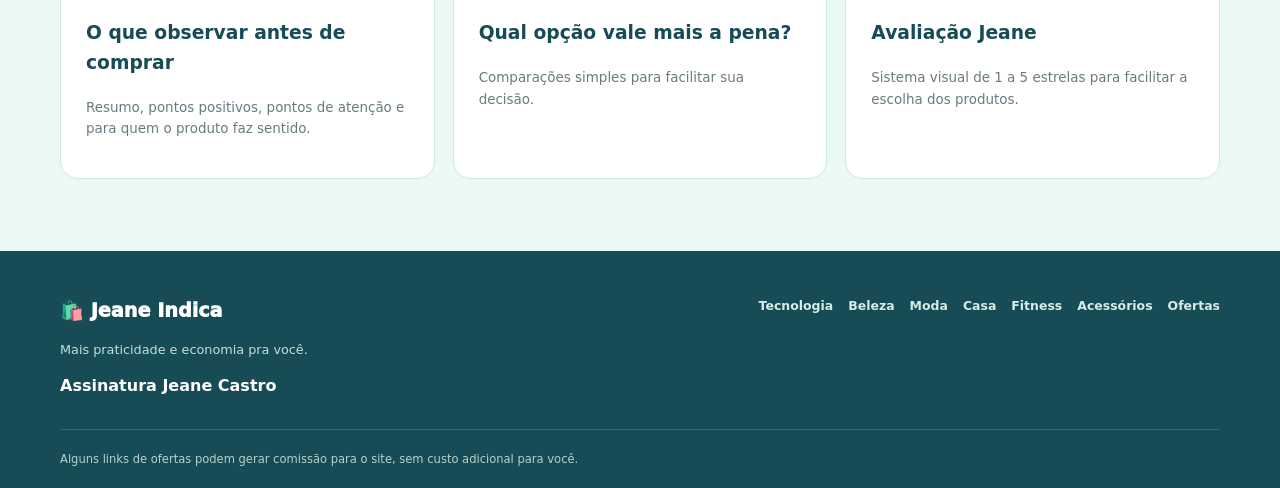
==== commit 1614b841: "Update href attributes for links in index.html" ====
--- a/index.html
+++ b/index.html
@@ -239,7 +239,7 @@
 
       <a
         class="card"
-        href="https://meli.la/26YNUp7"
+        href="https://meli.la/1eX61iv"
         target="_blank"
         rel="nofollow sponsored"
       >
@@ -367,7 +367,7 @@
 
       <a
         class="card"
-        href="https://meli.la/1uKp9z7"
+        href="https://meli.la/2h4ue3B"
         target="_blank"
         rel="nofollow sponsored"
       >
@@ -392,7 +392,7 @@
 
       <a
         class="card"
-        href="#"
+        href="https://meli.la/1ouMJYk"
         target="_blank"
         rel="nofollow sponsored"
       >
--- a/style.css
+++ b/style.css
@@ -1,19 +1,673 @@
-*{box-sizing:border-box}
-html{scroll-behavior:smooth}
-body{margin:0;font-family:Inter,system-ui,-apple-system,BlinkMacSystemFont,"Segoe UI",Arial,sans-serif;color:#171a29;line-height:1.6;background:#fff}
-a{text-decoration:none;color:inherit}.container{width:min(1160px,92%);margin:auto}
-header{background:rgba(255,255,255,.96);border-bottom:1px solid #ececf2;position:sticky;top:0;z-index:20;backdrop-filter:blur(10px)}
-.header{min-height:72px;display:flex;align-items:center;justify-content:space-between;gap:20px}.logo{font-size:1.15rem;font-weight:950}.logo span{color:#7546dc}nav{display:flex;gap:20px}nav a{font-size:.82rem;font-weight:750;color:#596176}
-.hero{padding:75px 0;background:radial-gradient(circle at 85% 15%,#eee4ff 0,#f7f8ff 35%,#fff 70%);border-bottom:1px solid #eeeef5}.hero-content{display:grid;grid-template-columns:1.15fr .85fr;gap:60px;align-items:center}
-.eyebrow{font-size:.68rem;letter-spacing:1.7px;font-weight:900;color:#7546dc;margin:0 0 10px}.hero h1{font-size:clamp(2.7rem,6vw,5rem);line-height:.98;letter-spacing:-3px;margin:0 0 22px}.hero h1 em{font-style:normal;color:#7546dc}.lead{font-size:1.08rem;color:#626b7c;max-width:650px}.btn{display:inline-block;background:#7546dc;color:#fff;padding:13px 19px;border-radius:10px;font-weight:850;margin-top:18px}.hero-card{background:#171a29;color:#fff;padding:30px;border-radius:22px;box-shadow:0 18px 45px rgba(31,23,55,.15)}.hero-card p{color:#c7ccda}
-.section{padding:72px 0}.section.alt{background:#f6f6fa}.section-title{margin-bottom:28px}.section-title h2{font-size:2.15rem;line-height:1.1;margin:0 0 8px;letter-spacing:-1px}.section-title p:not(.eyebrow){color:#697285}
-.cards{display:grid;grid-template-columns:repeat(3,1fr);gap:18px}.card{background:#fff;border:1px solid #e3e4eb;border-radius:18px;overflow:hidden;transition:.2s;box-shadow:0 4px 16px rgba(25,25,45,.04)}.card:hover{transform:translateY(-4px);box-shadow:0 12px 30px rgba(68,39,120,.12)}.card-image{height:150px;background-size:cover;background-position:center}.card-content{padding:20px}.card-content h3{margin:0 0 6px;font-size:1.12rem}.card-content p{margin:0 0 14px;font-size:.82rem;color:#697285}.card-content span{font-size:.8rem;font-weight:900;color:#7546dc}
-/* IMAGENS CORRIGIDAS */
-.moda-feminina{background-image:url("https://images.unsplash.com/photo-1483985988355-763728e1935b?auto=format&fit=crop&w=900&q=80")}.moda-masculina{background-image:url("https://images.unsplash.com/photo-1516826957135-700dedea698c?auto=format&fit=crop&w=900&q=80")}.moda-infantil{background-image:url("https://images.unsplash.com/photo-1519689680058-324335c77eba?auto=format&fit=crop&w=900&q=80")}.fitness{background-image:url("https://images.unsplash.com/photo-1517836357463-d25dfeac3438?auto=format&fit=crop&w=900&q=80")}
-.notebook{background-image:url("https://images.unsplash.com/photo-1496181133206-80ce9b88a853?auto=format&fit=crop&w=900&q=80")}
-.acessorios-computacao{background-image:url("https://images.unsplash.com/photo-1527864550417-7fd91fc51a2d?auto=format&fit=crop&w=900&q=80")}
-.smartwatch{background-image:url("https://images.unsplash.com/photo-1523275335684-37898b6baf30?auto=format&fit=crop&w=900&q=80")}.smartphone{background-image:url("https://images.unsplash.com/photo-1511707171634-5f897ff02aa9?auto=format&fit=crop&w=900&q=80")}
-.cabelo{background-image:url("https://images.unsplash.com/photo-1522337360788-8b13dee7a37e?auto=format&fit=crop&w=900&q=80")}.maquiagem{background-image:url("https://images.unsplash.com/photo-1596462502278-27bfdc403348?auto=format&fit=crop&w=900&q=80")}.corpo{background-image:url("https://images.unsplash.com/photo-1570172619644-dfd03ed5d881?auto=format&fit=crop&w=900&q=80")}
-.ferramentas{background-image:url("https://images.unsplash.com/photo-1530124566582-a618bc2615dc?auto=format&fit=crop&w=900&q=80")}.casa-utilidades{background-image:url("https://images.unsplash.com/photo-1556912167-f556f1f39fdf?auto=format&fit=crop&w=900&q=80")}.cama{background-image:url("https://images.unsplash.com/photo-1618220179428-22790b461013?auto=format&fit=crop&w=900&q=80")}.mesa{background-image:url("https://images.unsplash.com/photo-1600489000022-c2086d79f9d4?auto=format&fit=crop&w=900&q=80")}.banho{background-image:url("https://images.unsplash.com/photo-1584622650111-993a426fbf0a?auto=format&fit=crop&w=900&q=80")}.televisao,.projetor{background-image:url("https://images.unsplash.com/photo-1593784991095-a205069470b6?auto=format&fit=crop&w=900&q=80")}
-footer{background:#171a29;color:#fff;padding:40px 0}footer p{color:#aeb6c7;font-size:.8rem}
-@media(max-width:900px){nav{display:none}.hero-content{grid-template-columns:1fr}.cards{grid-template-columns:1fr 1fr}}@media(max-width:600px){.hero{padding:55px 0}.hero h1{letter-spacing:-2px}.cards{grid-template-columns:1fr}.section{padding:55px 0}}
+* {
+  box-sizing: border-box;
+}
+
+html {
+  scroll-behavior: smooth;
+}
+
+body {
+  margin: 0;
+  font-family: Inter, system-ui, -apple-system, BlinkMacSystemFont, "Segoe UI", Arial, sans-serif;
+  color: #17333a;
+  background: #f5fffc;
+  line-height: 1.6;
+}
+
+a {
+  text-decoration: none;
+  color: inherit;
+}
+
+.container {
+  width: min(1160px, 92%);
+  margin: auto;
+}
+
+/* HEADER */
+
+header {
+  background: rgba(245, 255, 252, 0.97);
+  border-bottom: 1px solid #cfe8e1;
+  position: sticky;
+  top: 0;
+  z-index: 20;
+  backdrop-filter: blur(10px);
+}
+
+.header {
+  min-height: 72px;
+  display: flex;
+  align-items: center;
+  justify-content: space-between;
+  gap: 20px;
+}
+
+.logo {
+  font-size: 1.2rem;
+  font-weight: 950;
+  color: #174b55;
+}
+
+.logo span {
+  color: #087f8c;
+}
+
+nav {
+  display: flex;
+  gap: 18px;
+  flex-wrap: wrap;
+  justify-content: flex-end;
+}
+
+nav a {
+  font-size: 0.78rem;
+  font-weight: 800;
+  color: #42636a;
+}
+
+nav a:hover {
+  color: #087f8c;
+}
+
+/* HERO */
+
+.hero {
+  padding: 78px 0;
+  background:
+    radial-gradient(circle at 85% 15%, #bdeee4 0, transparent 30%),
+    linear-gradient(135deg, #e9fffa 0%, #f5fffc 55%, #dff7f2 100%);
+  border-bottom: 1px solid #cfe8e1;
+}
+
+.hero-content {
+  display: grid;
+  grid-template-columns: 1.15fr 0.85fr;
+  gap: 60px;
+  align-items: center;
+}
+
+.eyebrow {
+  font-size: 0.68rem;
+  letter-spacing: 1.7px;
+  font-weight: 950;
+  color: #087f8c;
+  margin: 0 0 10px;
+}
+
+.hero h1 {
+  font-size: clamp(2.7rem, 6vw, 5rem);
+  line-height: 0.98;
+  letter-spacing: -3px;
+  margin: 0 0 22px;
+  color: #17333a;
+}
+
+.hero h1 em {
+  font-style: normal;
+  color: #087f8c;
+}
+
+.lead {
+  font-size: 1.08rem;
+  color: #587078;
+  max-width: 650px;
+}
+
+.hero-buttons {
+  display: flex;
+  gap: 12px;
+  flex-wrap: wrap;
+}
+
+.btn {
+  display: inline-block;
+  background: #087f8c;
+  color: #fff;
+  padding: 13px 20px;
+  border-radius: 10px;
+  font-weight: 900;
+  margin-top: 18px;
+}
+
+.btn:hover {
+  background: #066b76;
+}
+
+.btn-secondary {
+  display: inline-block;
+  background: #bcefe5;
+  color: #174b55;
+  padding: 13px 20px;
+  border-radius: 10px;
+  font-weight: 900;
+  margin-top: 18px;
+}
+
+.signature {
+  margin-top: 22px;
+  font-size: 0.78rem;
+  font-weight: 800;
+  color: #648087;
+}
+
+/* HERO CARD */
+
+.hero-card {
+  background: #174b55;
+  color: #fff;
+  padding: 30px;
+  border-radius: 24px;
+  box-shadow: 0 18px 45px rgba(23, 75, 85, 0.18);
+}
+
+.hero-card > p {
+  color: #a9eee4;
+  font-size: 0.7rem;
+  font-weight: 900;
+  letter-spacing: 1.5px;
+}
+
+.hero-card h2 {
+  margin-top: 8px;
+}
+
+.quick-links {
+  display: grid;
+  gap: 10px;
+  margin-top: 20px;
+}
+
+.quick-links a {
+  display: grid;
+  grid-template-columns: 38px 1fr;
+  column-gap: 10px;
+  padding: 10px;
+  border-radius: 12px;
+  background: rgba(255,255,255,0.08);
+}
+
+.quick-links a:hover {
+  background: rgba(255,255,255,0.15);
+}
+
+.quick-links a span {
+  grid-row: span 2;
+}
+
+.quick-links strong {
+  font-size: 0.9rem;
+}
+
+.quick-links small {
+  color: #c7e3df;
+}
+
+/* SECTIONS */
+
+.section {
+  padding: 72px 0;
+}
+
+.section.alt {
+  background: #eaf9f6;
+}
+
+.section-title {
+  margin-bottom: 28px;
+}
+
+.section-title h2 {
+  font-size: 2.15rem;
+  line-height: 1.1;
+  margin: 0 0 8px;
+  letter-spacing: -1px;
+  color: #174b55;
+}
+
+.section-title p:not(.eyebrow) {
+  color: #648087;
+}
+
+/* CATEGORY GRID */
+
+.category-grid {
+  display: grid;
+  grid-template-columns: repeat(4, 1fr);
+  gap: 16px;
+}
+
+.category-card {
+  background: #ffffff;
+  border: 1px solid #cfe8e1;
+  border-radius: 18px;
+  padding: 22px;
+  transition: 0.2s;
+  box-shadow: 0 4px 16px rgba(23, 75, 85, 0.05);
+}
+
+.category-card:hover {
+  transform: translateY(-4px);
+  border-color: #8bd7cc;
+  box-shadow: 0 12px 30px rgba(23, 75, 85, 0.12);
+}
+
+.category-card span {
+  font-size: 2rem;
+}
+
+.category-card h3 {
+  margin: 12px 0 6px;
+  color: #174b55;
+}
+
+.category-card p {
+  margin: 0;
+  color: #648087;
+  font-size: 0.82rem;
+}
+
+/* PRODUCT CARDS */
+
+.cards {
+  display: grid;
+  gap: 18px;
+}
+
+.cards.four {
+  grid-template-columns: repeat(4, 1fr);
+}
+
+.cards.three {
+  grid-template-columns: repeat(3, 1fr);
+}
+
+.card {
+  background: #fff;
+  border: 1px solid #cfe8e1;
+  border-radius: 18px;
+  overflow: hidden;
+  transition: 0.2s;
+  box-shadow: 0 4px 16px rgba(23, 75, 85, 0.05);
+}
+
+.card:hover {
+  transform: translateY(-4px);
+  box-shadow: 0 12px 30px rgba(23, 75, 85, 0.12);
+}
+
+.card-image {
+  height: 175px;
+  background-size: cover;
+  background-position: center;
+}
+
+.card-content {
+  padding: 20px;
+}
+
+.card-content h3 {
+  margin: 0 0 6px;
+  font-size: 1.08rem;
+  color: #174b55;
+}
+
+.card-content p {
+  margin: 0 0 14px;
+  font-size: 0.82rem;
+  color: #697b80;
+}
+
+.card-content span {
+  font-size: 0.8rem;
+  font-weight: 950;
+  color: #087f8c;
+}
+
+/* IMAGENS */
+
+.moda-feminina {
+  background-image: url("https://images.unsplash.com/photo-1483985988355-763728e1935b?auto=format&fit=crop&w=900&q=80");
+}
+
+.moda-masculina {
+  background-image: url("https://images.unsplash.com/photo-1516826957135-700dedea698c?auto=format&fit=crop&w=900&q=80");
+}
+
+.moda-infantil,
+.infantil {
+  background-image: url("https://images.unsplash.com/photo-1519689680058-324335c77eba?auto=format&fit=crop&w=900&q=80");
+}
+
+.bebe {
+  background-image: url("https://images.unsplash.com/photo-1522771930-78848d9293e8?auto=format&fit=crop&w=900&q=80");
+}
+
+.fitness {
+  background-image: url("https://images.unsplash.com/photo-1517836357463-d25dfeac3438?auto=format&fit=crop&w=900&q=80");
+}
+
+.notebook {
+  background-image: url("https://images.unsplash.com/photo-1496181133206-80ce9b88a853?auto=format&fit=crop&w=900&q=80");
+}
+
+.smartphone {
+  background-image: url("https://images.unsplash.com/photo-1511707171634-5f897ff02aa9?auto=format&fit=crop&w=900&q=80");
+}
+
+.smartwatch {
+  background-image: url("https://images.unsplash.com/photo-1523275335684-37898b6baf30?auto=format&fit=crop&w=900&q=80");
+}
+
+.acessorios-computacao {
+  background-image: url("https://images.unsplash.com/photo-1527864550417-7fd91fc51a2d?auto=format&fit=crop&w=900&q=80");
+}
+
+.cabelo {
+  background-image: url("https://images.unsplash.com/photo-1522337360788-8b13dee7a37e?auto=format&fit=crop&w=900&q=80");
+}
+
+.maquiagem {
+  background-image: url("https://images.unsplash.com/photo-1596462502278-27bfdc403348?auto=format&fit=crop&w=900&q=80");
+}
+
+.corpo {
+  background-image: url("https://images.unsplash.com/photo-1570172619644-dfd03ed5d881?auto=format&fit=crop&w=900&q=80");
+}
+
+.ferramentas {
+  background-image: url("https://images.unsplash.com/photo-1530124566582-a618bc2615dc?auto=format&fit=crop&w=900&q=80");
+}
+
+.casa-utilidades {
+  background-image: url("https://images.unsplash.com/photo-1556912167-f556f1f39fdf?auto=format&fit=crop&w=900&q=80");
+}
+
+.cama {
+  background-image: url("https://images.unsplash.com/photo-1618220179428-22790b461013?auto=format&fit=crop&w=900&q=80");
+}
+
+/* ACESSÓRIOS */
+
+.accessory-grid {
+  display: grid;
+  grid-template-columns: repeat(2, 1fr);
+  gap: 18px;
+}
+
+.accessory-grid a {
+  background: #ffffff;
+  border: 1px solid #cfe8e1;
+  border-radius: 20px;
+  padding: 30px;
+  display: flex;
+  align-items: center;
+  gap: 18px;
+  font-size: 1.7rem;
+}
+
+.accessory-grid strong {
+  font-size: 1rem;
+  color: #174b55;
+}
+
+.accessory-grid span {
+  margin-left: auto;
+  font-size: 0.78rem;
+  font-weight: 900;
+  color: #087f8c;
+}
+
+/* DESTAQUES */
+
+.highlight {
+  background: #174b55;
+  color: #fff;
+  border-radius: 22px;
+  padding: 30px;
+  display: flex;
+  align-items: center;
+  justify-content: space-between;
+  gap: 25px;
+}
+
+.highlight h3 {
+  margin: 0 0 8px;
+}
+
+.highlight p {
+  margin: 0;
+  color: #c5dfdb;
+}
+
+/* OFERTAS */
+
+.products {
+  display: grid;
+  grid-template-columns: repeat(4, 1fr);
+  gap: 18px;
+}
+
+.product {
+  background: #fff;
+  border: 1px solid #cfe8e1;
+  border-radius: 18px;
+  overflow: hidden;
+  box-shadow: 0 4px 16px rgba(23, 75, 85, 0.05);
+}
+
+.product-image {
+  height: 160px;
+  display: flex;
+  align-items: center;
+  justify-content: center;
+  font-size: 4rem;
+  background: #dff7f2;
+}
+
+.product-content {
+  padding: 20px;
+}
+
+.product-content h3 {
+  margin: 10px 0 5px;
+  color: #174b55;
+}
+
+.product-content p {
+  color: #697b80;
+  font-size: 0.82rem;
+}
+
+.tag {
+  font-size: 0.65rem;
+  font-weight: 950;
+  color: #087f8c;
+}
+
+.rating {
+  color: #087f8c;
+  font-weight: 900;
+  margin: 12px 0;
+}
+
+.rating small {
+  display: block;
+  color: #71858a;
+  font-weight: 700;
+  font-size: 0.7rem;
+}
+
+.buy {
+  display: block;
+  text-align: center;
+  background: #087f8c;
+  color: #fff;
+  padding: 11px;
+  border-radius: 9px;
+  font-weight: 900;
+}
+
+.buy:hover {
+  background: #066b76;
+}
+
+/* ARTIGOS */
+
+.article-grid {
+  display: grid;
+  grid-template-columns: repeat(3, 1fr);
+  gap: 18px;
+}
+
+.article-grid article {
+  background: #fff;
+  border: 1px solid #cfe8e1;
+  border-radius: 18px;
+  padding: 25px;
+}
+
+.article-grid span {
+  font-size: 0.65rem;
+  font-weight: 950;
+  color: #087f8c;
+}
+
+.article-grid h3 {
+  color: #174b55;
+}
+
+.article-grid p {
+  color: #687b80;
+  font-size: 0.84rem;
+}
+
+/* FOOTER */
+
+footer {
+  background: #174b55;
+  color: #fff;
+  padding: 45px 0 20px;
+}
+
+.footer {
+  display: flex;
+  justify-content: space-between;
+  gap: 40px;
+}
+
+.footer-logo {
+  font-size: 1.2rem;
+  font-weight: 950;
+}
+
+footer p {
+  color: #c4deda;
+  font-size: 0.8rem;
+}
+
+.footer-links {
+  display: flex;
+  flex-wrap: wrap;
+  gap: 15px;
+  align-content: flex-start;
+}
+
+.footer-links a {
+  color: #d7ebe7;
+  font-size: 0.78rem;
+  font-weight: 800;
+}
+
+.disclosure {
+  border-top: 1px solid rgba(255,255,255,0.15);
+  margin-top: 30px;
+  padding-top: 20px;
+  color: #b5d1cc;
+  font-size: 0.72rem;
+}
+
+/* CELULAR */
+
+@media (max-width: 1000px) {
+
+  nav {
+    display: none;
+  }
+
+  .hero-content {
+    grid-template-columns: 1fr;
+  }
+
+  .category-grid {
+    grid-template-columns: repeat(2, 1fr);
+  }
+
+  .cards.four {
+    grid-template-columns: repeat(2, 1fr);
+  }
+
+  .products {
+    grid-template-columns: repeat(2, 1fr);
+  }
+
+}
+
+@media (max-width: 600px) {
+
+  .container {
+    width: min(92%, 500px);
+  }
+
+  .hero {
+    padding: 55px 0;
+  }
+
+  .hero h1 {
+    font-size: 2.8rem;
+    letter-spacing: -2px;
+  }
+
+  .hero-card {
+    padding: 23px;
+  }
+
+  .section {
+    padding: 55px 0;
+  }
+
+  .section-title h2 {
+    font-size: 1.85rem;
+  }
+
+  .category-grid,
+  .cards.four,
+  .cards.three,
+  .products,
+  .article-grid {
+    grid-template-columns: 1fr;
+  }
+
+  .accessory-grid {
+    grid-template-columns: 1fr;
+  }
+
+  .accessory-grid a {
+    padding: 22px;
+  }
+
+  .highlight {
+    flex-direction: column;
+    align-items: flex-start;
+  }
+
+  .footer {
+    flex-direction: column;
+  }
+
+  .footer-links {
+    display: grid;
+    grid-template-columns: repeat(2, 1fr);
+  }
+
+}
